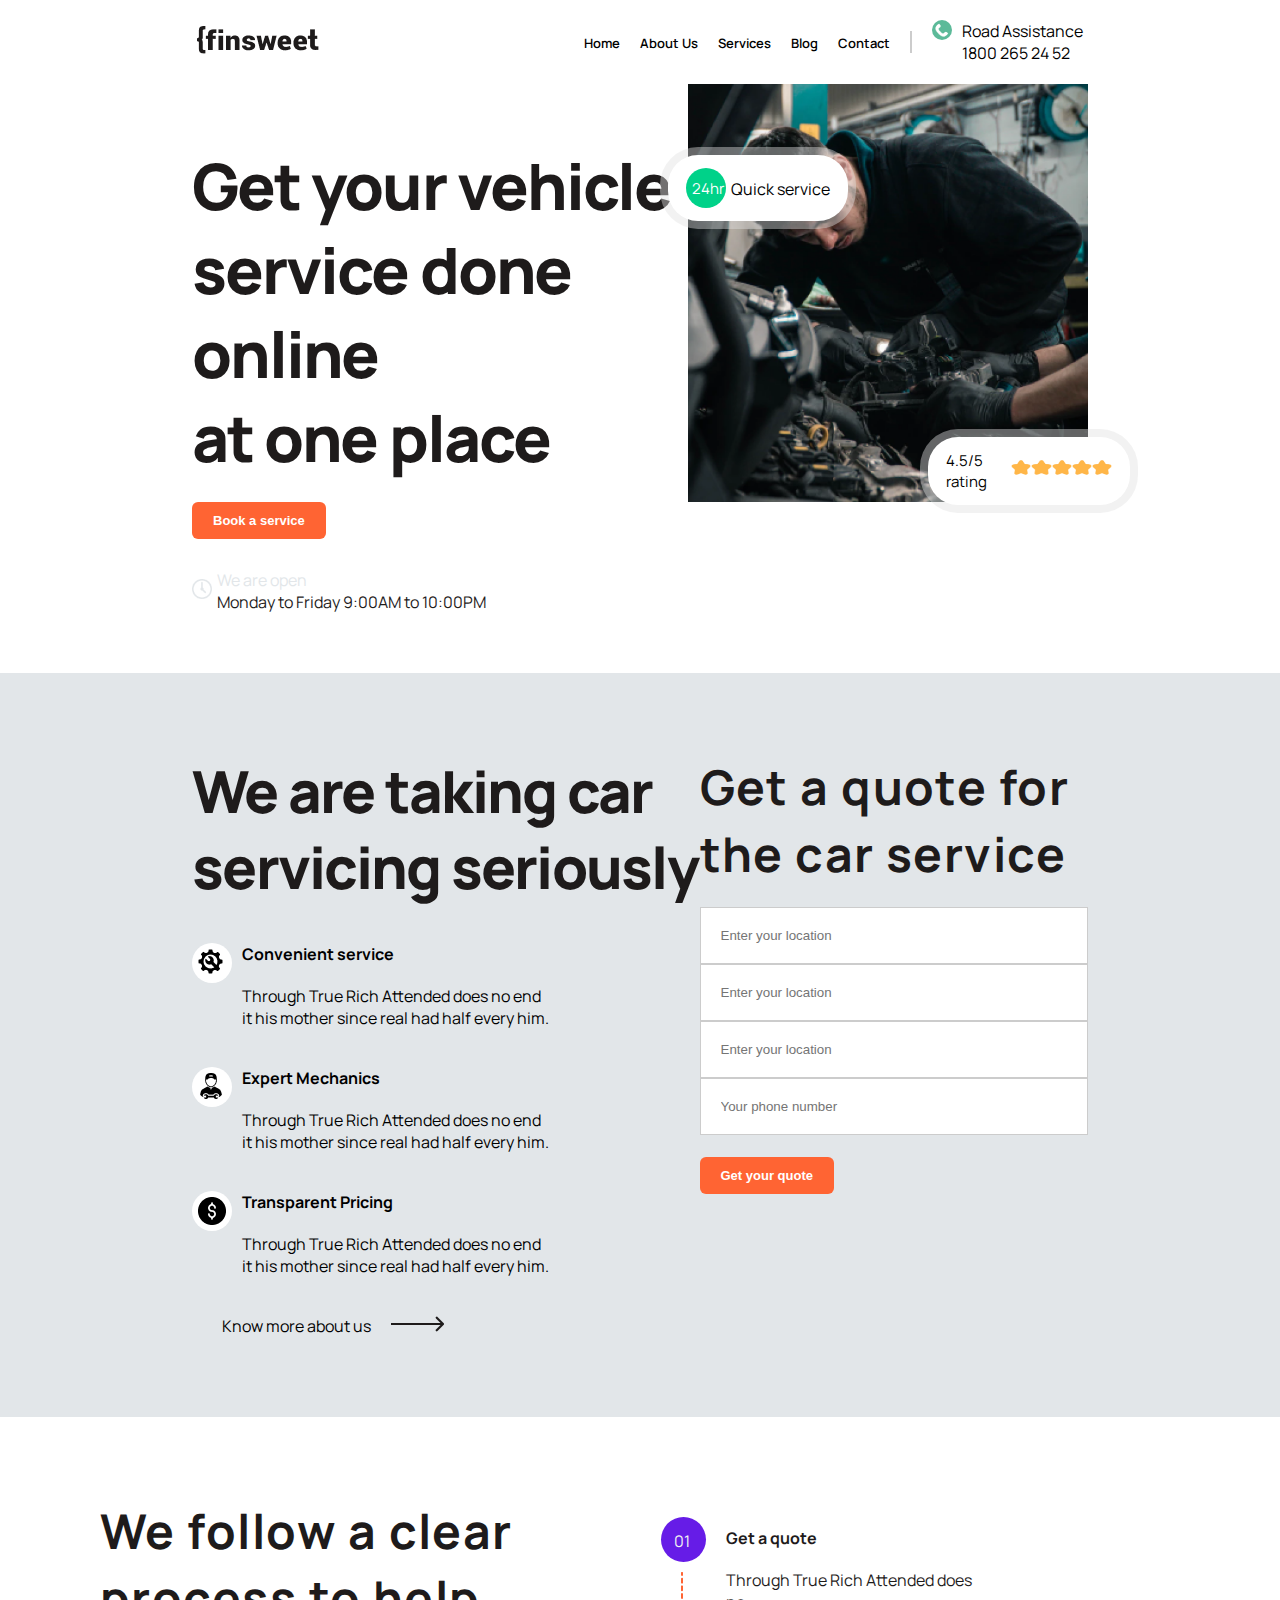
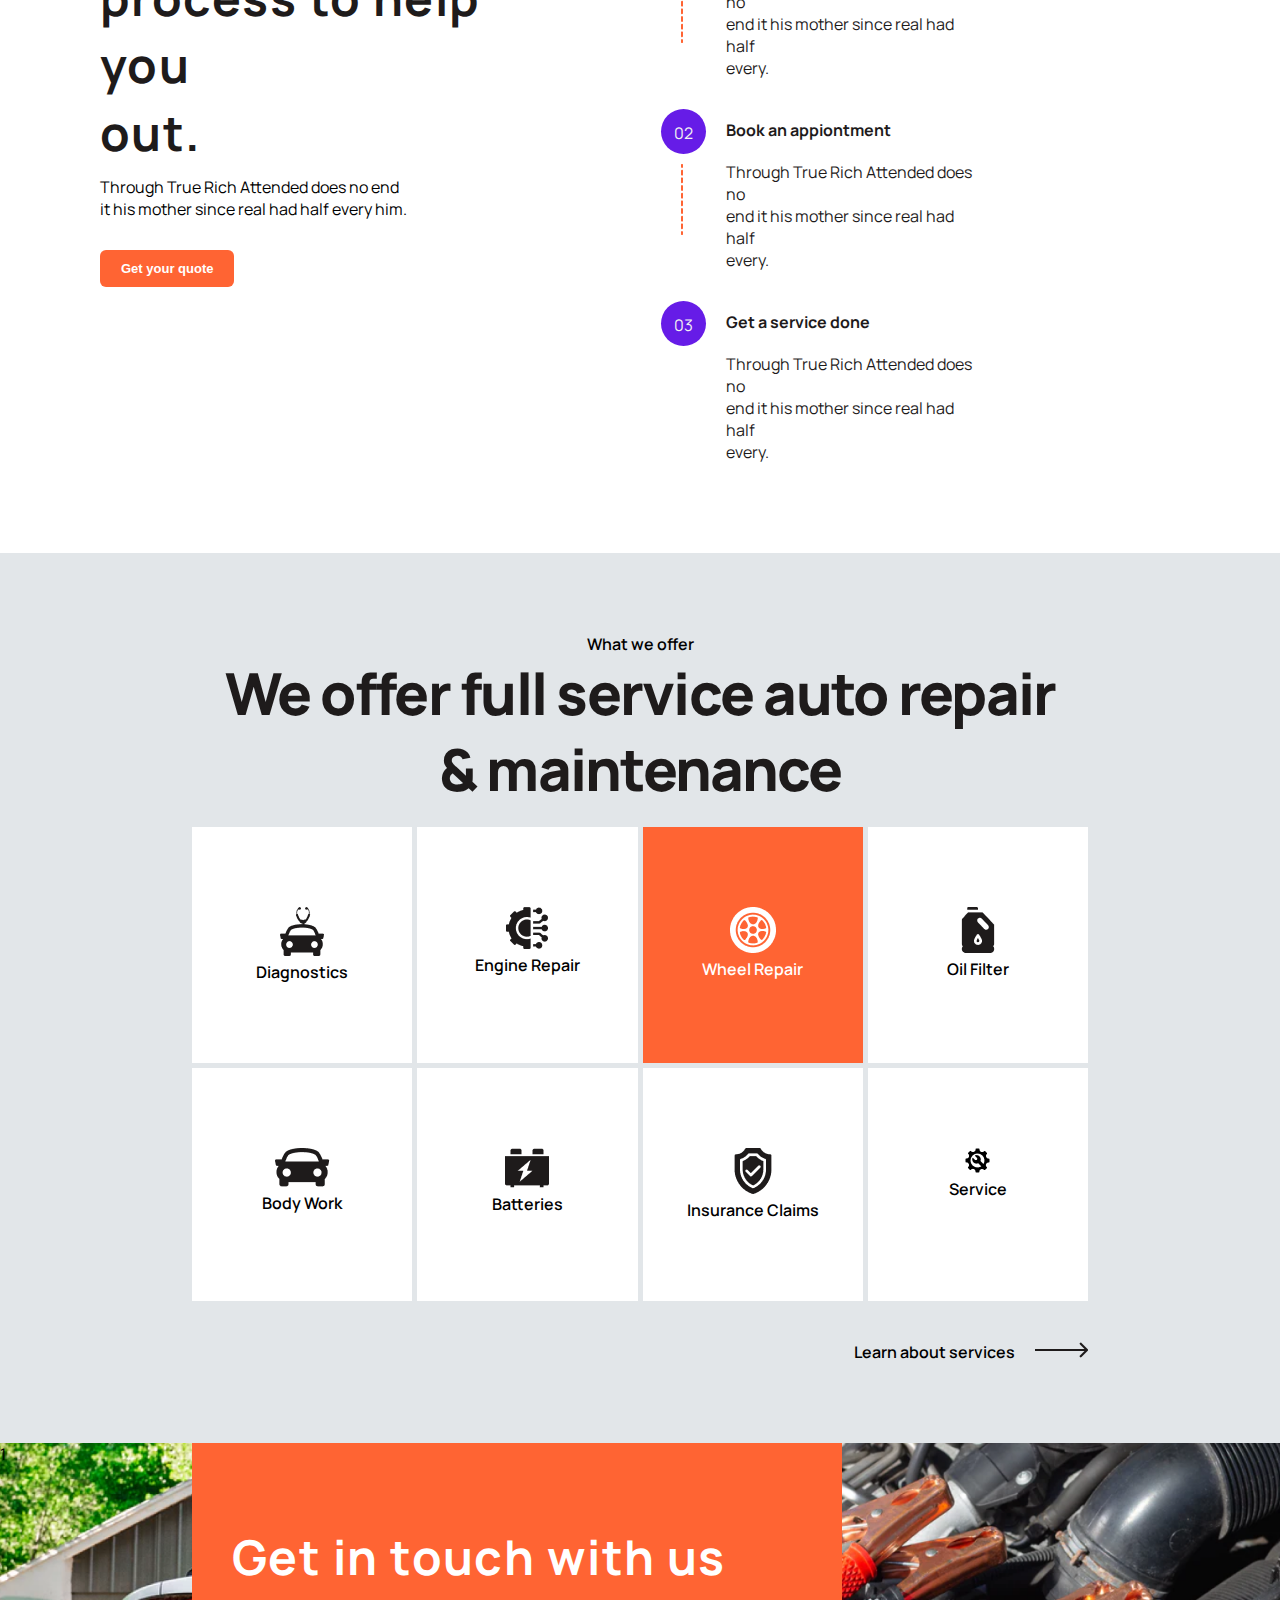
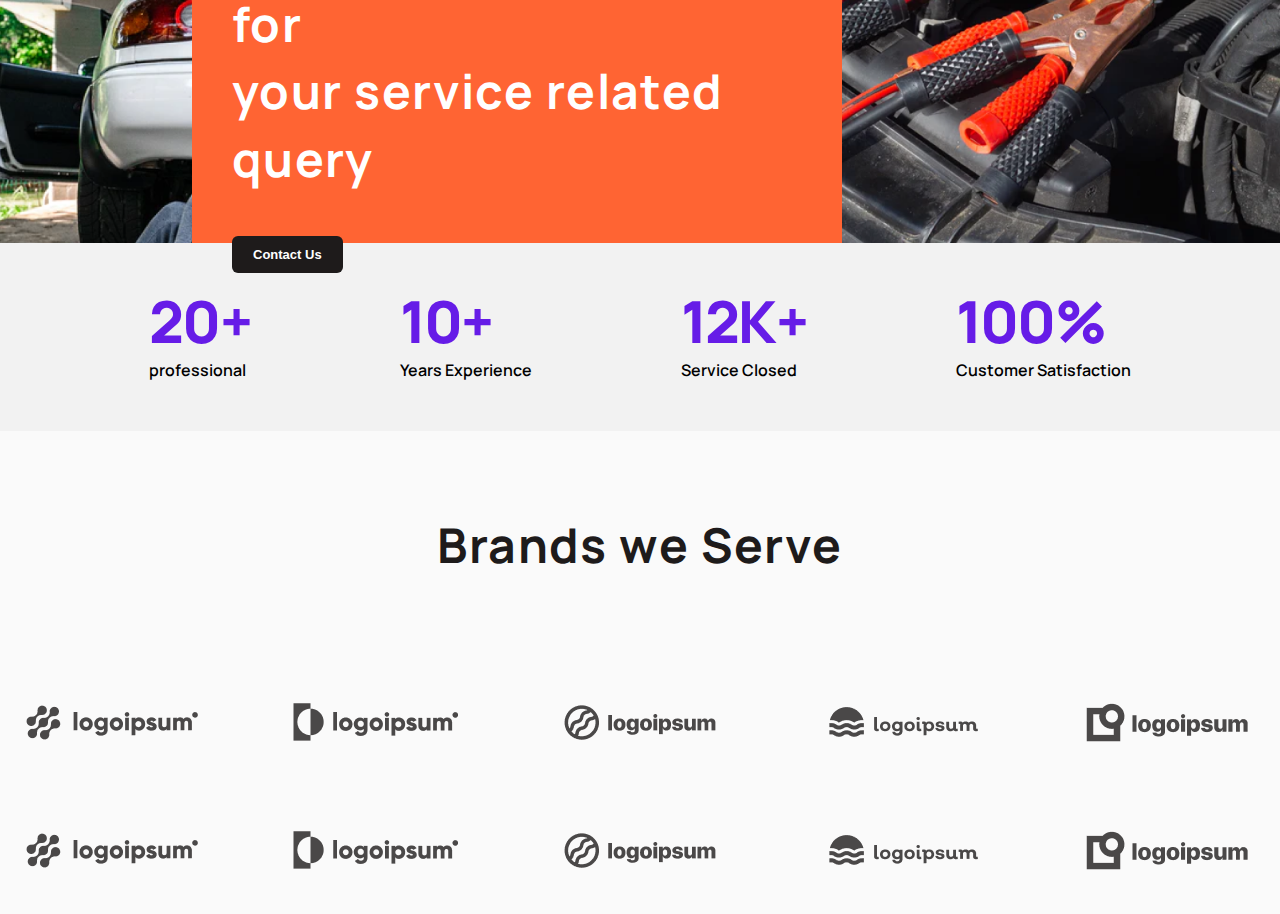
==== index.html @ df160e62 "ch: created a finsweet project" ====
<!DOCTYPE html>
<html lang="en">
<head>
    <meta charset="UTF-8">
    <meta http-equiv="X-UA-Compatible" content="IE=edge">
    <meta name="viewport" content="width=device-width, initial-scale=1.0">
    <link rel="stylesheet" href="./style.css">
    <title>finsweet</title>
</head>
<body>
    <nav>
        <header>
            <div class="container">
                <div class="main-header">
                    <div class="logo">
                        <img src="./img/Logo.png" alt="company logo" class="">
                    </div>
                    <div class="right-section">
                        <div class="navigation">
                            <ul class="body2">
                                <li><a href="#">Home</a></li>
                                <li><a href="#">About Us</a></li>
                                <li><a href="#">Services</a></li>
                                <li><a href="#">Blog</a></li>
                                <li><a href="#">Contact</a></li>
                            </ul>
                        </div>
                        <div class="road-assistance">
                            <div class="icon">
                                <img src="./img/Call.png" alt="road assistance">
                            </div>
                            <div class="inner-section">
                                <p>Road Assistance</p>
                                <p>1800 265 24 52</p>
                            </div>
                        </div>
                    </div>
                </div>
                
            </div>
          </header>
    </nav>
    <section class="container first-section">
        <div class="title">
            <h1>Get your vehicle <br> service done online <br> at one place</h1>
            <br>
            <button><a href="#">Book a service</a></button>
            <div class="sub-flex">
                <div>
                    <img class="clock" src="./img/Icon.png" alt="clock">
                </div>
                <div>
                    <span><p>We are open</p></span>
                    <span class="time"><p>Monday to Friday 9:00AM to 10:00PM</p></span>
                </div>
            </div>
            
        </div>
        <div class="banner">
            <img src="./img/Image.png" alt="Image">
            <div class="rounded-rec quick-service">
                <p>24hr</P>
                <span>Quick service</span>    
            </div>
            <div class="rounded-rec rating">
                <span>4.5/5 rating</span>
                <img src="./img/Star 1.png" alt="star">
                <img src="./img/Star 1.png" alt="star">
                <img src="./img/Star 1.png" alt="star">
                <img src="./img/Star 1.png" alt="star">
                <img src="./img/Star 1.png" alt="star">
            </div>
        </div>
    </section>
    
    <section class="second-section">

        <div class="container service">
            <div class="service-options">
                <!-- service1 -->
                <h2>We are taking car servicing seriously</h2>
                <div class="service-flex">
                    <div class="service-img"><img src="./img/cog.png" alt="cog"></div>
                    <div class="service-content">
                        <span>Convenient service</span> <br>
                        <p>Through True Rich Attended does no end <br> it his mother since real had half every him.</p>
                    </div>
                </div>

                <!--service 2  -->
                <div class="service-flex">
                    <div class="service-img"><img src="./img/person.png" alt="cog"></div>
                    <div class="service-content">
                        <span>Expert Mechanics</span> <br>
                        <p>Through True Rich Attended does no end <br> it his mother since real had half every him.</p>
                    </div>
                </div>

                <!-- service 3 -->
                <div class="service-flex">
                    <div class="service-img"><img src="./img/dollar.png" alt="cog"></div>
                    <div class="service-content">
                        <span>Transparent Pricing</span> <br>
                        <p>Through True Rich Attended does no end <br> it his mother since real had half every him.</p>
                    </div>
                </div>

                <div class="know">
                    <p>Know more about us</p>
                    <div class="arrow img"><img src="./img/Arrow.png" alt="cog"></div>
                </div>
            </div>

            <div class="form">
                <h3>Get a quote for the car service</h3>
                <form action="">
                    <input type="text" name="location" id="location" class="input_location" placeholder="Enter your location">

                    <input type="text" name="location" id="location" class="input_location" placeholder="Enter your location">

                    <input type="text" name="location" id="location" class="input_location" placeholder="Enter your location">

                    <input type="number" name="location" id="location" class="input_location" placeholder="Your phone number">
                </form>
                <br>
                <button><a href="#">Get your quote</a></button>
            </div>
        </div>

    </section>
    <!-- end section2 -->
    
    <!-- section 3 -->
    <section class="third-section">

        <div class="remark">
            
            <div class="remark-text">
                <h3>We follow a clear <br> process to help you <br> out.</h3>
                <p>Through True Rich Attended does no end <br> it his mother since real had half every him.</p>
                <button><a href="#">Get your quote</a></button>
            </div>

            <div class="remarks-option">

                <!-- remark 1 -->
                <div class="option">
                    <div class="remark-img">
                        <p>01</p>
                        <img src="./img/Line.png" alt="Line"> 
                    </div>
                    <div class="option-text">
                        <span>Get a quote</span>
                        <p>Through True Rich Attended does no <br> end it his mother since real had half <br> every.</p>
                    </div>
                </div>

                <!-- remark 2 -->
                <div class="option">
                    <div class="remark-img">
                        <p>02</p>
                        <img src="./img/Line.png" alt="Line"> 
                    </div>
                    <div class="option-text">
                        <span>Book an appiontment</span>
                        <p>Through True Rich Attended does no <br> end it his mother since real had half <br> every.</p>
                    </div>
                </div>

                <!-- remark 3 -->
                <div class="option">
                    <div class="remark-img">
                        <p>03</p>
                    </div>
                    <div class="option-text">
                        <span>Get a service done</span>
                        <p>Through True Rich Attended does no <br> end it his mother since real had half <br> every.</p>
                    </div>
                </div>

            </div>
        </div>

    </section>
    <!-- section 3 end -->
    <!-- section 4 -->
    <section class="fourth-section">
        <div class="container offer">
            <p>What we offer</p>
            <h2>We offer full service auto repair <br> & maintenance</h2>
            <div class="grid-container">
                <div class="box">
                    <img src="./img/car-icon.png" alt="">
                    <p>Diagnostics</p>
                </div>
                <div class="box">
                    <img src="./img/network-icon.png" alt="">
                    <p>Engine Repair</p>
                </div>
                <div class="box">
                    <img src="./img/wheel-icon.png" alt="">
                    <p>Wheel Repair</p>
                </div>
                <div class="box">
                    <img src="./img/oil-icon.png" alt="">
                    <p>Oil Filter</p>
                </div>
                <div class="box">
                    <img src="./img/car-icon1.png" alt="">
                    <p>Body Work</p>
                </div>
                <div class="box">
                    <img src="./img/battery-icon.png" alt="">
                    <p>Batteries</p>
                </div>
                <div class="box">
                    <img src="./img/shield-icon.png" alt="">
                    <p>Insurance Claims</p>
                </div>
                <div class="box">
                    <img src="./img/cog.png" alt="">
                    <p>Service</p>
                </div>
            </div>

            <div class="learn-offer">
                <p>Learn about services</p>
                <div class="arrow img"><img src="./img/Arrow.png" alt="cog"></div>
            </div>
        </div>
        
    </section>
    <!-- section 4 end -->
    <!-- section 5 -->
    <section class="fifth-section">
        <div class="img-container">
            <div class="img-car">1</div>
            <div class="img-engine">2</div>
        </div>

        <div class="card">
            <div>
                <h3>Get in touch with us for <br> your service related query</h3>
                <br><br>
                <button><a href="#">Contact Us</a></button>
            </div>
        </div>
        <div class="stat">
            <div><h2>20+</h2><p>professional</p></div>
            <div><h2>10+</h2><p>Years Experience</p></div>
            <div><h2>12K+</h2><p>Service Closed</p></div>
            <div><h2>100%</h2><p>Customer Satisfaction</p></div>
        </div>
    </section>
    <!-- end section 5 -->

    <!-- section 6 -->
    <section>
        <div class="sixth-section">
            <div class="container offer">
                <h3>Brands we Serve</h3>
            </div>
            <div class="brand"><img src="./img/Brand-Row.png" alt=""></div>
            <div class="brand"><img src="./img/Brand-Row.png" alt=""></div>
        </div>
    </section>
</body>
</html>
---- style.css ----
* {
    margin: 0;
    padding: 0;
    box-sizing: border-box;
}

@font-face {
    font-family: Manrope;
    src: url(./Manrope/Manrope-VariableFont_wght.ttf);
}

body{
    position: relative;
    font-family: Manrope;
}

h1{
    font-size: 64px;
    font-weight: 800;
    line-height: 84px;
    letter-spacing: -0.03em;
    color: #1E1B1B;
}

h2{
    font-style: normal;
    font-weight: 800;
    font-size: 58px;
    line-height: 76px;
    letter-spacing: -0.03em;
    color: #1E1B1B;
}

h3{
    font-style: normal;
    font-weight: 700;
    font-size: 48px;
    line-height: 140%;
    letter-spacing: 0.03em;
    color: #1E1B1B;
}

a{
    text-decoration: none;
    color: #fff;
    font-size: 13px;
    font-weight: 600;
}

.container {
    width: 70%;
    margin: 0 auto;
}



button{
    padding: 10px 20px;
    border: 1px solid transparent;
    border-radius: 6px;
    background-color: #FF6433;
}

/* navbar style */

.main-header {
    display: flex;
    justify-content: space-between;
    align-items: center;
    padding: 20px 5px;
}

.right-section {
    display: flex;
    align-items: center;
}

.right-section ul {
    list-style: none;
    display: flex;
}

.road-assistance {
    display: flex;
    padding-left: 20px;
}

.road-assistance img{
    background-color: #5CBA99;
    width: 20px;
    height: 20px;
    padding: 3px;
    border-radius: 50%;
}

.right-section ul li {
    margin-right: 20px;
}

.right-section ul li a {
    text-decoration: none;
    color: #000;
}

.right-section .navigation {
    border-right: 2px solid #ccc;
}

.road-assistance .icon {
    margin-right: 10px;
}

/* nav bar ends */

/* section 1 */

.first-section{
    display: flex;
    flex: 1 1 0;
    justify-content: space-between;
    
}

section .title{
    margin: 60px 0;
}

section .title button{
    margin-bottom: 30px;
}
section .title .sub-flex{
    display: flex;
    gap: 5px;
}
section .title .sub-flex .clock{
    width: 20px;
    padding-top: 10px;
}

section .banner img{
    width: 400px;
}

section .banner{
    position: relative;
}

section .banner .rounded-rec{
    position: absolute;
}

section .banner .quick-service{
    display: flex;
    top: 12%;
    left: -5%;
    background: #fff;
    padding: 13px 18px;
    border-radius: 30px;
    box-shadow: 0 0 0 8px #E1E1E16E;
    gap: 5px;
}

section .banner .quick-service span{
    padding-top: 10px;
}

section .banner .quick-service p{
    width: 40px;
    height: 40px;
    padding: 10px;
    border-radius: 50%;
    background-color: #00D289;
    font-size: 15px;
    padding-left: 6px;
    color: #fff;
}

section .banner .rating{
    display: flex;
    top: 60%;
    left: 60%;
    background: #fff;
    padding: 13px 18px;
    border-radius: 30px;
    box-shadow: 0 0 0 8px #E1E1E16E;
    font-size: 15px;
}

section .banner .rating img{
    width: 25px;
    height: 25px;
    padding-top: 10px;
}


section .title span{
    color: #E2E6E9;
}   

section .title span.time{
    color: #1E1B1B;
}

/* first section close */

/* second section */
.second-section{
    background-color: #E2E6E9;
}

.service{
    display: flex;
    padding: 80px 0;
}

.service-flex{
    display: flex;
    margin: 38px auto;
    gap: 10px;
}

.service-flex .service-content p{
    margin-top: 20px;
}

.service-flex .service-content span{
    font-weight: bold;
}

.service-flex .service-img{
    border-radius: 50%;
    background-color: #FFFFFF;
    width: 40px;
    height: 40px;
    padding: 6px;
}

.know{
    display: flex;
    gap: 20px;
    margin-left: 30px;
}

form{
    display: flex;
    flex-direction: column;
    margin-top: 20px;
}

form .input_location{
    width: 100%;
    padding: 20px;
    margin-top: 0;
    margin-bottom: 0;
    border: 1px solid #ccc;
}

/* end section2 */

/* section 3 */
.remark{
    display: flex;
    flex: 1 1 0;
    justify-content: space-between;
    padding: 80px 0;
    margin: 0 300px 0 100px;
    gap: 100px;
}

.remark h3{
    margin-bottom: 10px;
}

.remarks-option .option{
    display: flex;
    gap: 20px;
}

.remark .remark-text p{
    margin-bottom: 30px;
}

.option p{
    margin-top: 20px;
    margin-bottom: 10px;
    color: #F2F2F2;
}

.option .option-text{
    margin-top: 30px;
}

.option .option-text p{
    color: #1E1B1B;
}

.option .option-text span{
    font-weight: bold;
    color: #1E1B1B;
}



.remark .remark-img p{
    background-color: #661CE7;
    width: 45px;
    height: 45px;
    padding: 13px;
    border-radius: 50%;
}

.remark-img img{
    margin-left: 20px;
}

/* section 3 end */

/* fourth section */

.fourth-section{
    background-color: #E2E6E9;

}

.offer{
    text-align: center;
    padding: 80px 0;
}

.offer p{
    font-weight: 600;
}

.offer h2{
    margin-bottom: 20px;
}

.grid-container{
    display: grid;
    grid-template-columns: repeat(4, 1fr);
    grid-template-rows: repeat(2, minmax(200px, auto));
    grid-gap: 5px;
    margin-bottom: 40px;
}

.grid-container div:nth-child(3){
    background-color: #FF6433;
    color: #fff;
}

.grid-container .box{
    background-color: #fff;
    padding: 80px 0;
}

.learn-offer{
    display: flex;
    gap: 20px; 
    justify-content: flex-end;
}
/* section 4 end */

/* section 5 */
.fifth-section{
    position: relative;
    background-color: #F2F2F2;
    padding-bottom: 50px;
    
}

.img-container{
    display: grid;
    grid-template-columns: repeat(2, 1fr);
    grid-template-rows: repeat(1, minmax(400px, auto));
    margin-bottom: 40px;
}

.img-container div.img-car{
    background: url(/img/car_boot.png) no-repeat;
    background-position: center;
    background-size: cover;
}

.img-container div.img-engine{
    background: url(/img/engine.png) no-repeat;
    background-position: center;
    background-size: cover;
}

.fifth-section .card{
    position: absolute;
    background-color: #FF6433;
    height: 400px;
    width: 650px;
    top: 0;
    left: 15%;   
}

.fifth-section .card button{
    background-color: #1E1B1B;
}

.fifth-section .card h3{
    color: #fff;
}

.fifth-section .card div{
    margin: 80px 40px;
}

.fifth-section .stat{
    display: flex;
    justify-content: space-evenly;
}

.fifth-section .stat h2{
    color: #661CE7;
}

.fifth-section .stat p{
    font-weight: 600;
}

/* end section 5 */

/* sectiion 6 */
.sixth-section{
    background-color: #FAFAFA;
}

.sixth-section .brand{
    display: flex;
    justify-content: center;
}
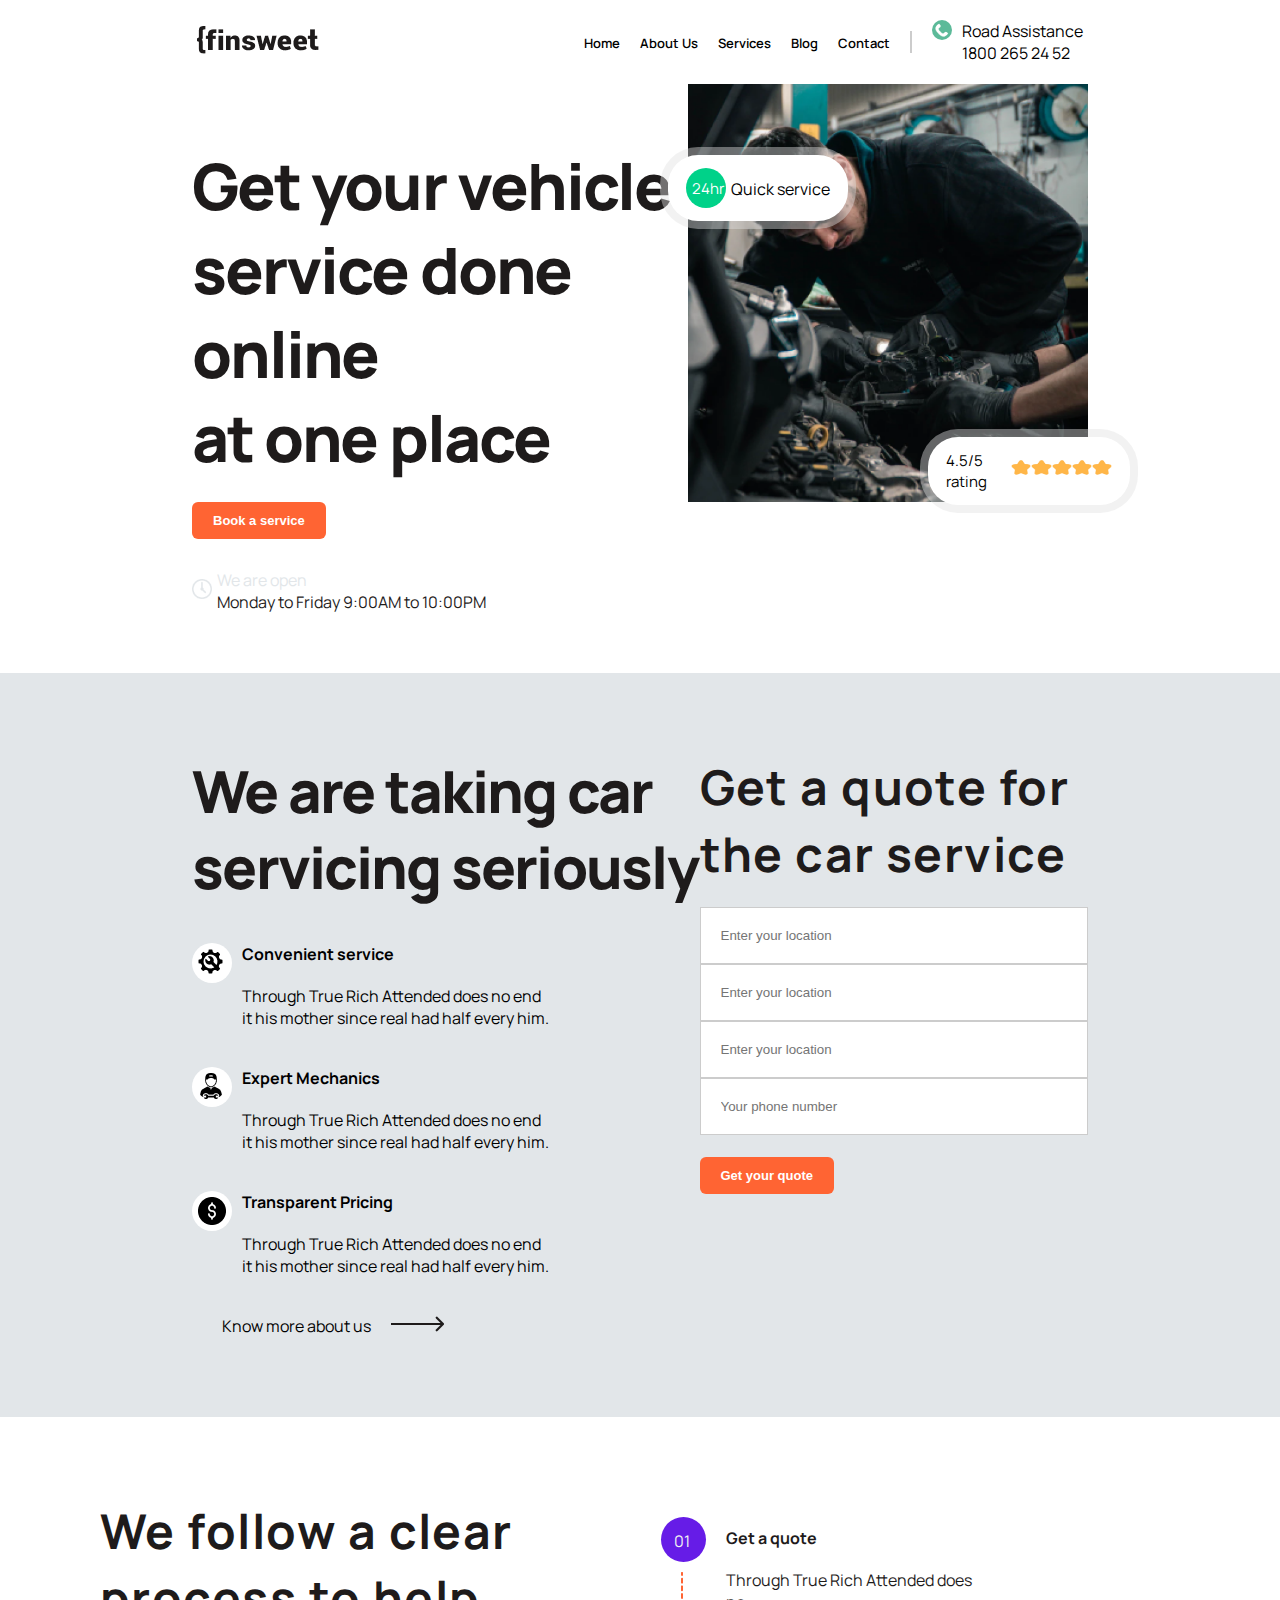
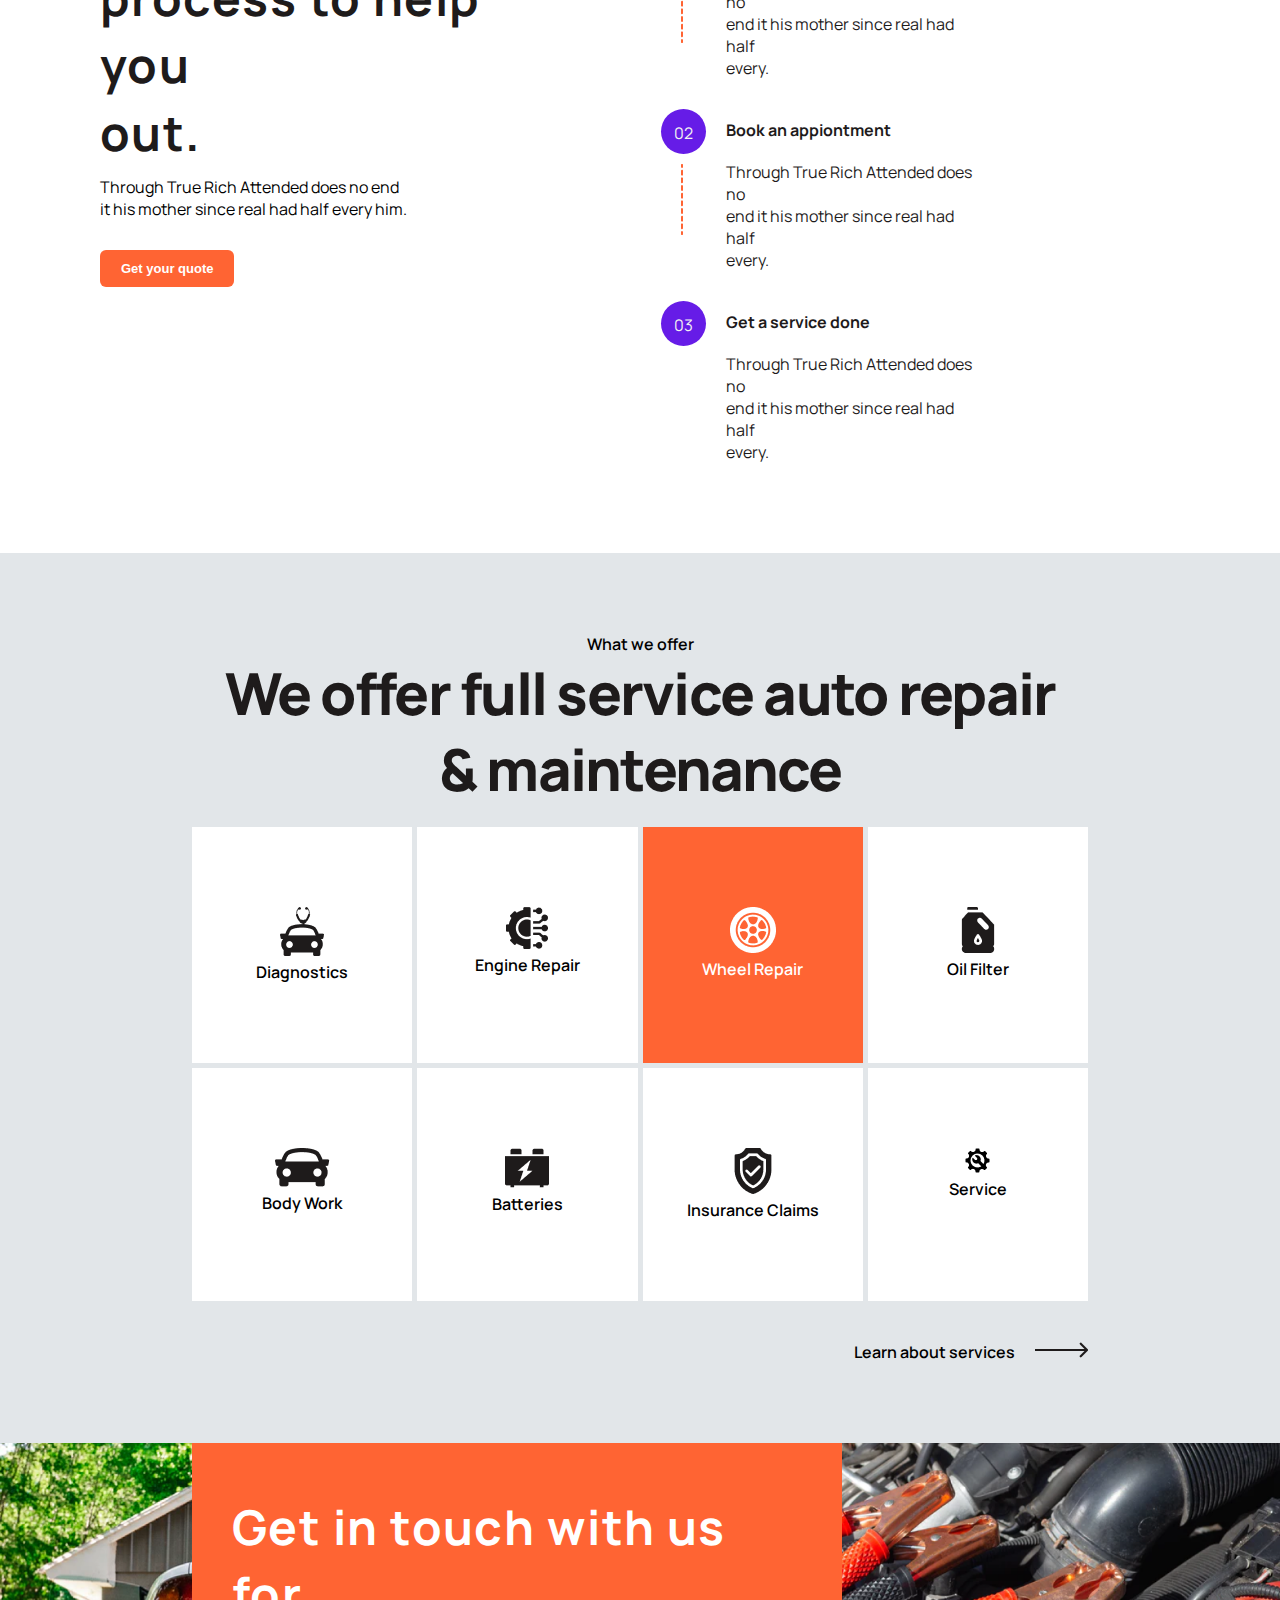
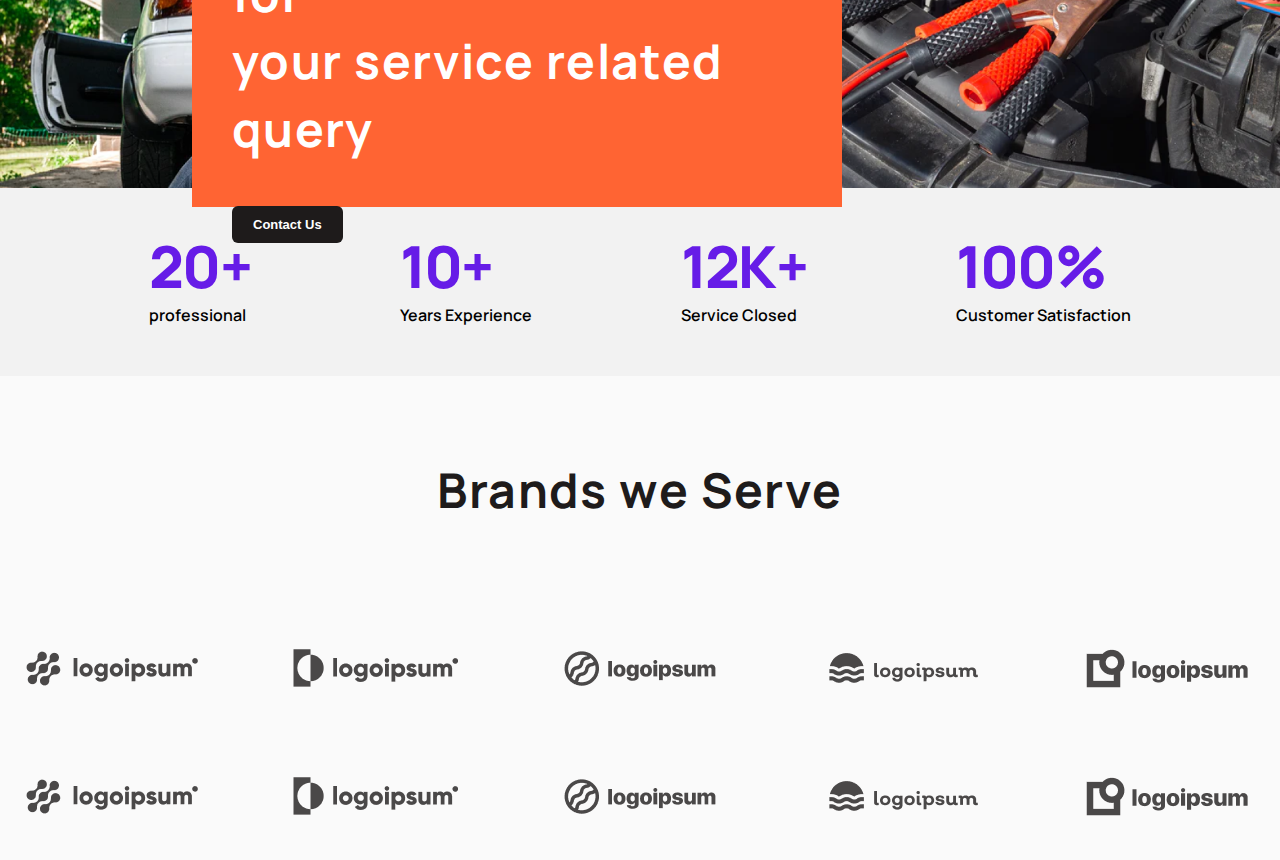
==== commit d711750f: "Update index.html" ====
--- a/index.html
+++ b/index.html
@@ -234,8 +234,8 @@
     <!-- section 5 -->
     <section class="fifth-section">
         <div class="img-container">
-            <div class="img-car">1</div>
-            <div class="img-engine">2</div>
+            <div class="img-car"><img src="./img/car_boot.png" alt=""></div>
+            <div class="img-engine"><img src="./img/engine.png" alt=""></div>
         </div>
 
         <div class="card">
@@ -265,4 +265,4 @@
         </div>
     </section>
 </body>
-</html>+</html>
--- a/style.css
+++ b/style.css
@@ -371,26 +371,23 @@
 .img-container{
     display: grid;
     grid-template-columns: repeat(2, 1fr);
-    grid-template-rows: repeat(1, minmax(400px, auto));
+    grid-template-rows: repeat(1, 1fr);
     margin-bottom: 40px;
-}
-
-.img-container div.img-car{
-    background: url(/img/car_boot.png) no-repeat;
-    background-position: center;
-    background-size: cover;
-}
-
-.img-container div.img-engine{
-    background: url(/img/engine.png) no-repeat;
-    background-position: center;
-    background-size: cover;
+    width: 100%;
+}
+.img-container div.img-car img{
+    width: 100%;
+    height: 100%;
+}
+.img-container div.img-engine img{
+    width: 100%;
+    height: 100%;
 }
 
 .fifth-section .card{
     position: absolute;
     background-color: #FF6433;
-    height: 400px;
+    height: 364px;
     width: 650px;
     top: 0;
     left: 15%;   
@@ -405,7 +402,7 @@
 }
 
 .fifth-section .card div{
-    margin: 80px 40px;
+    margin: 50px 40px;
 }
 
 .fifth-section .stat{
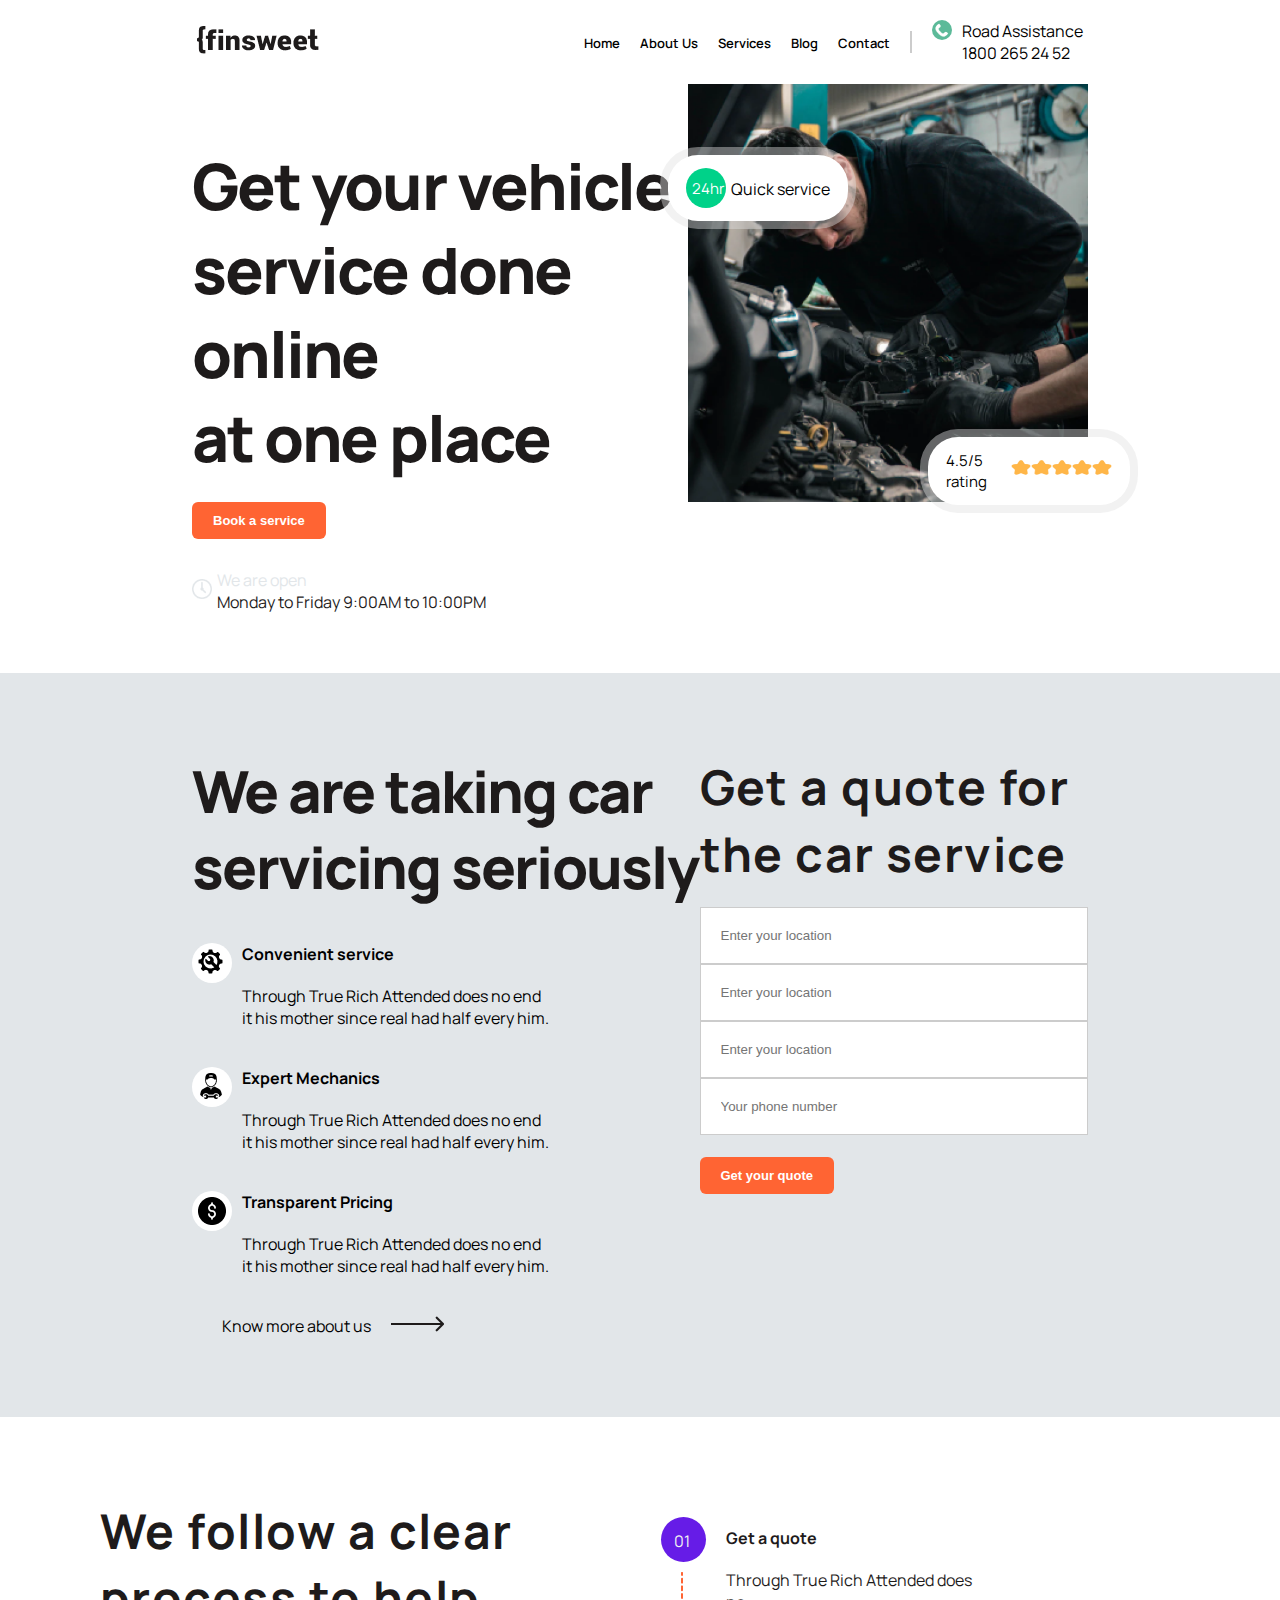
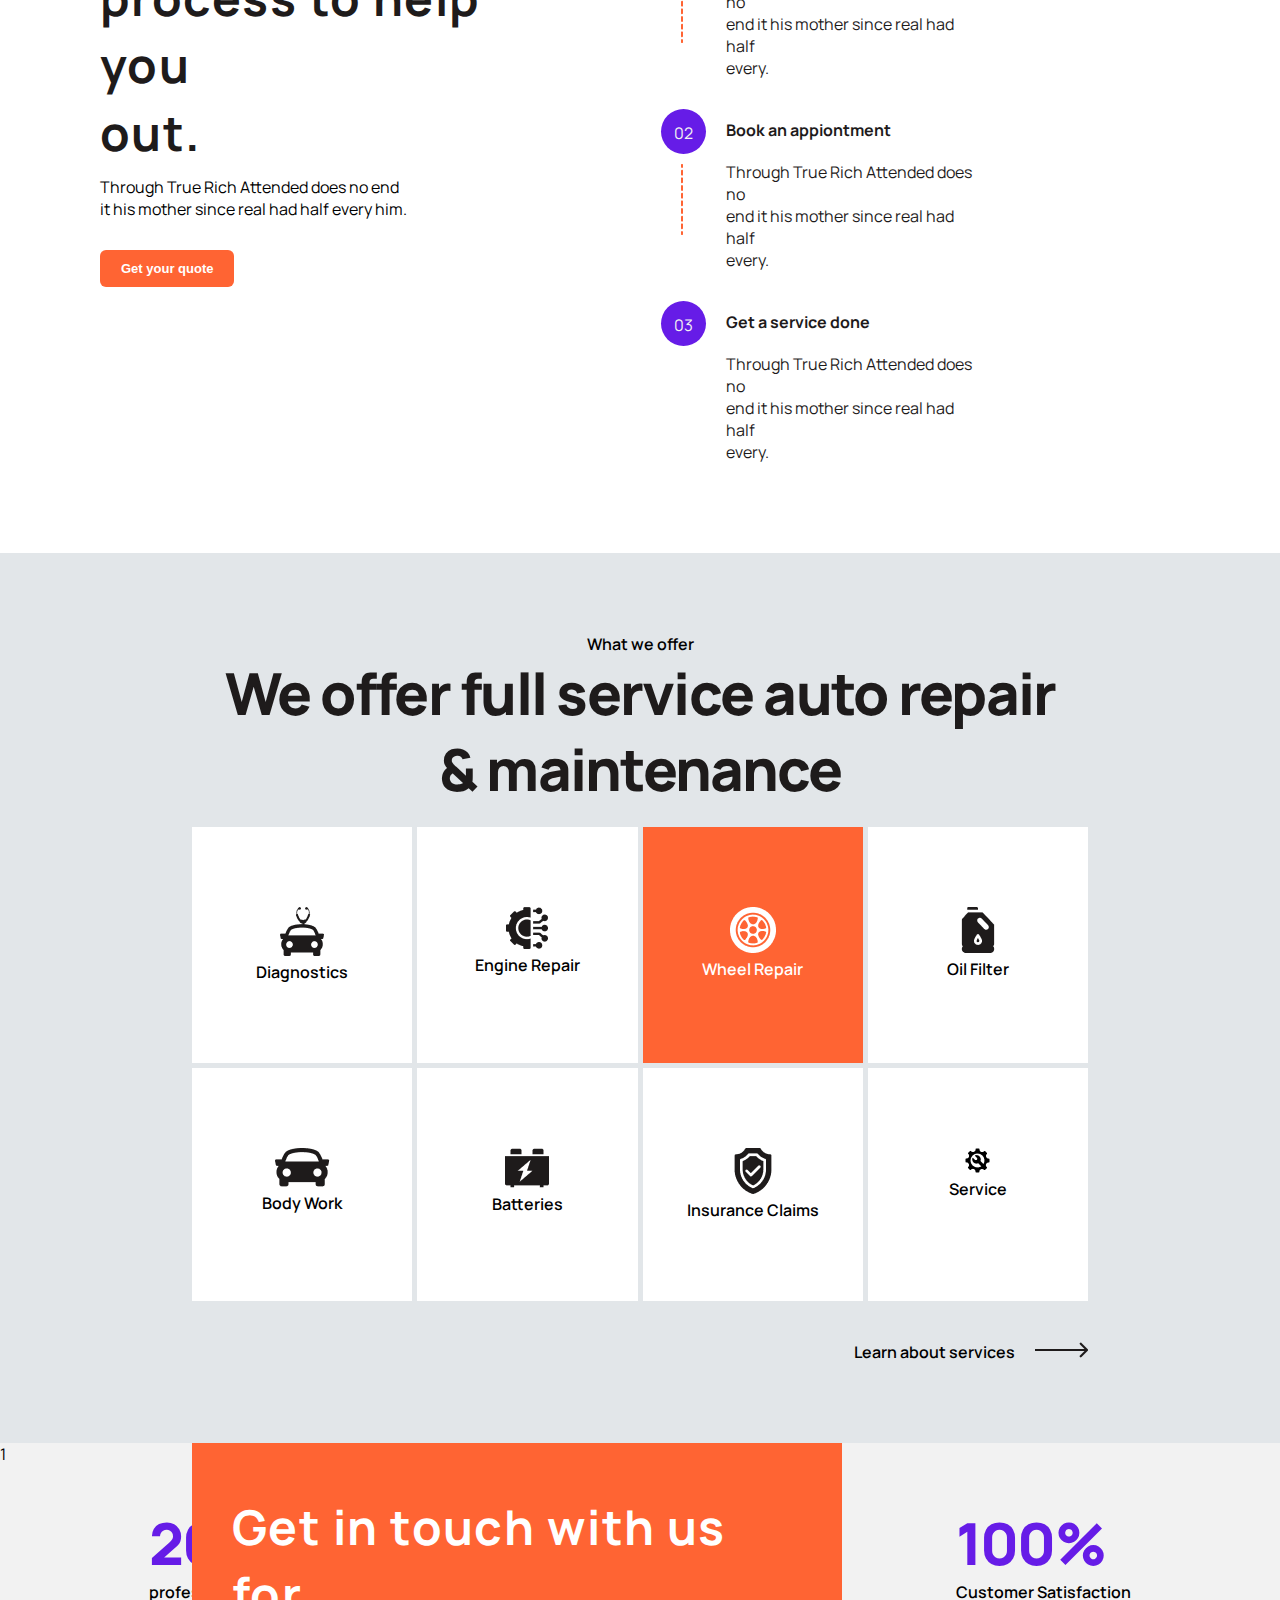
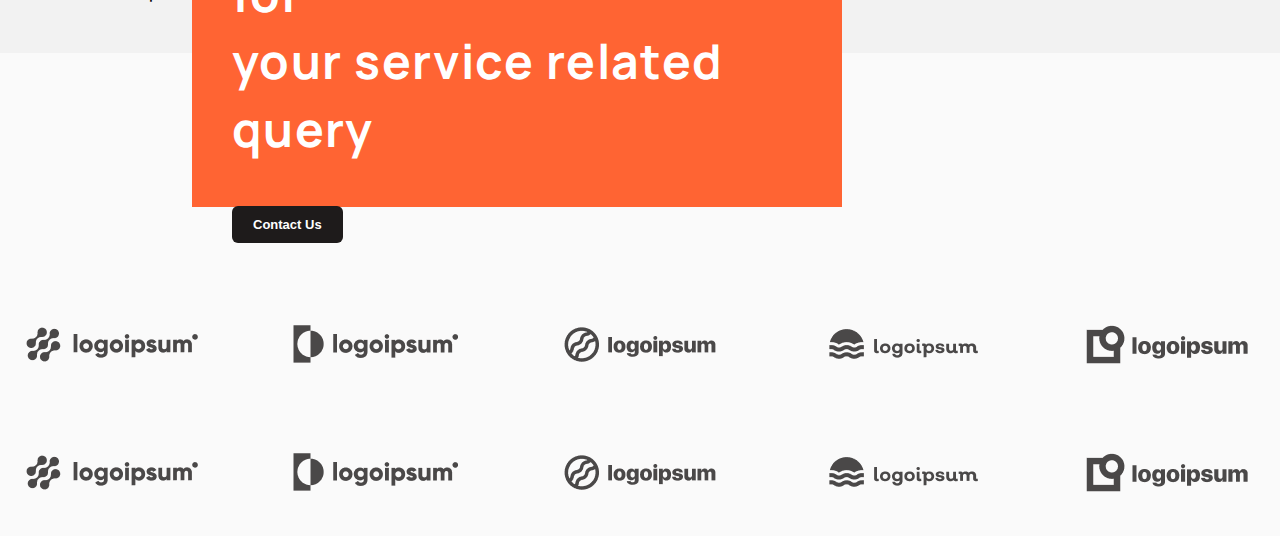
==== commit 467f9024: "Update index.html" ====
--- a/index.html
+++ b/index.html
@@ -234,8 +234,8 @@
     <!-- section 5 -->
     <section class="fifth-section">
         <div class="img-container">
-            <div class="img-car"><img src="./img/car_boot.png" alt=""></div>
-            <div class="img-engine"><img src="./img/engine.png" alt=""></div>
+            <div class="img-car">1</div>
+            <div class="img-engine">2</div>
         </div>
 
         <div class="card">
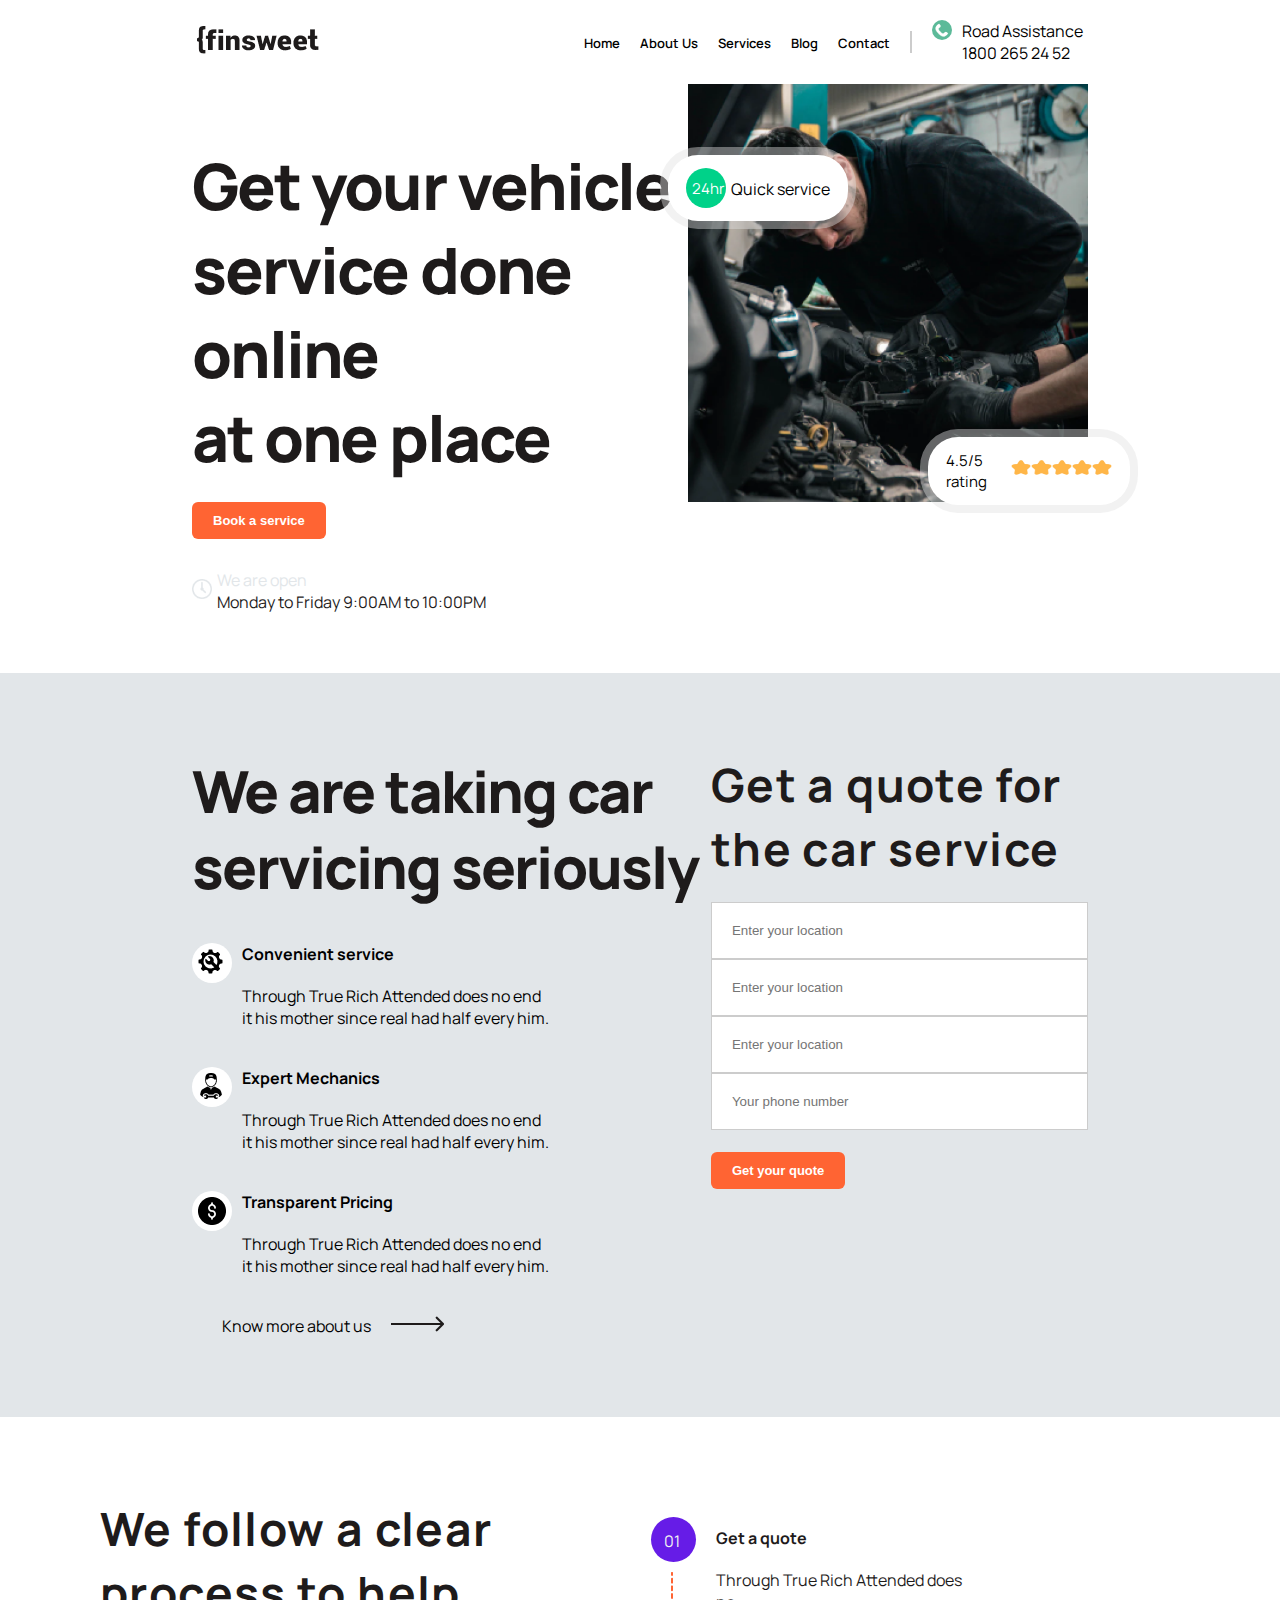
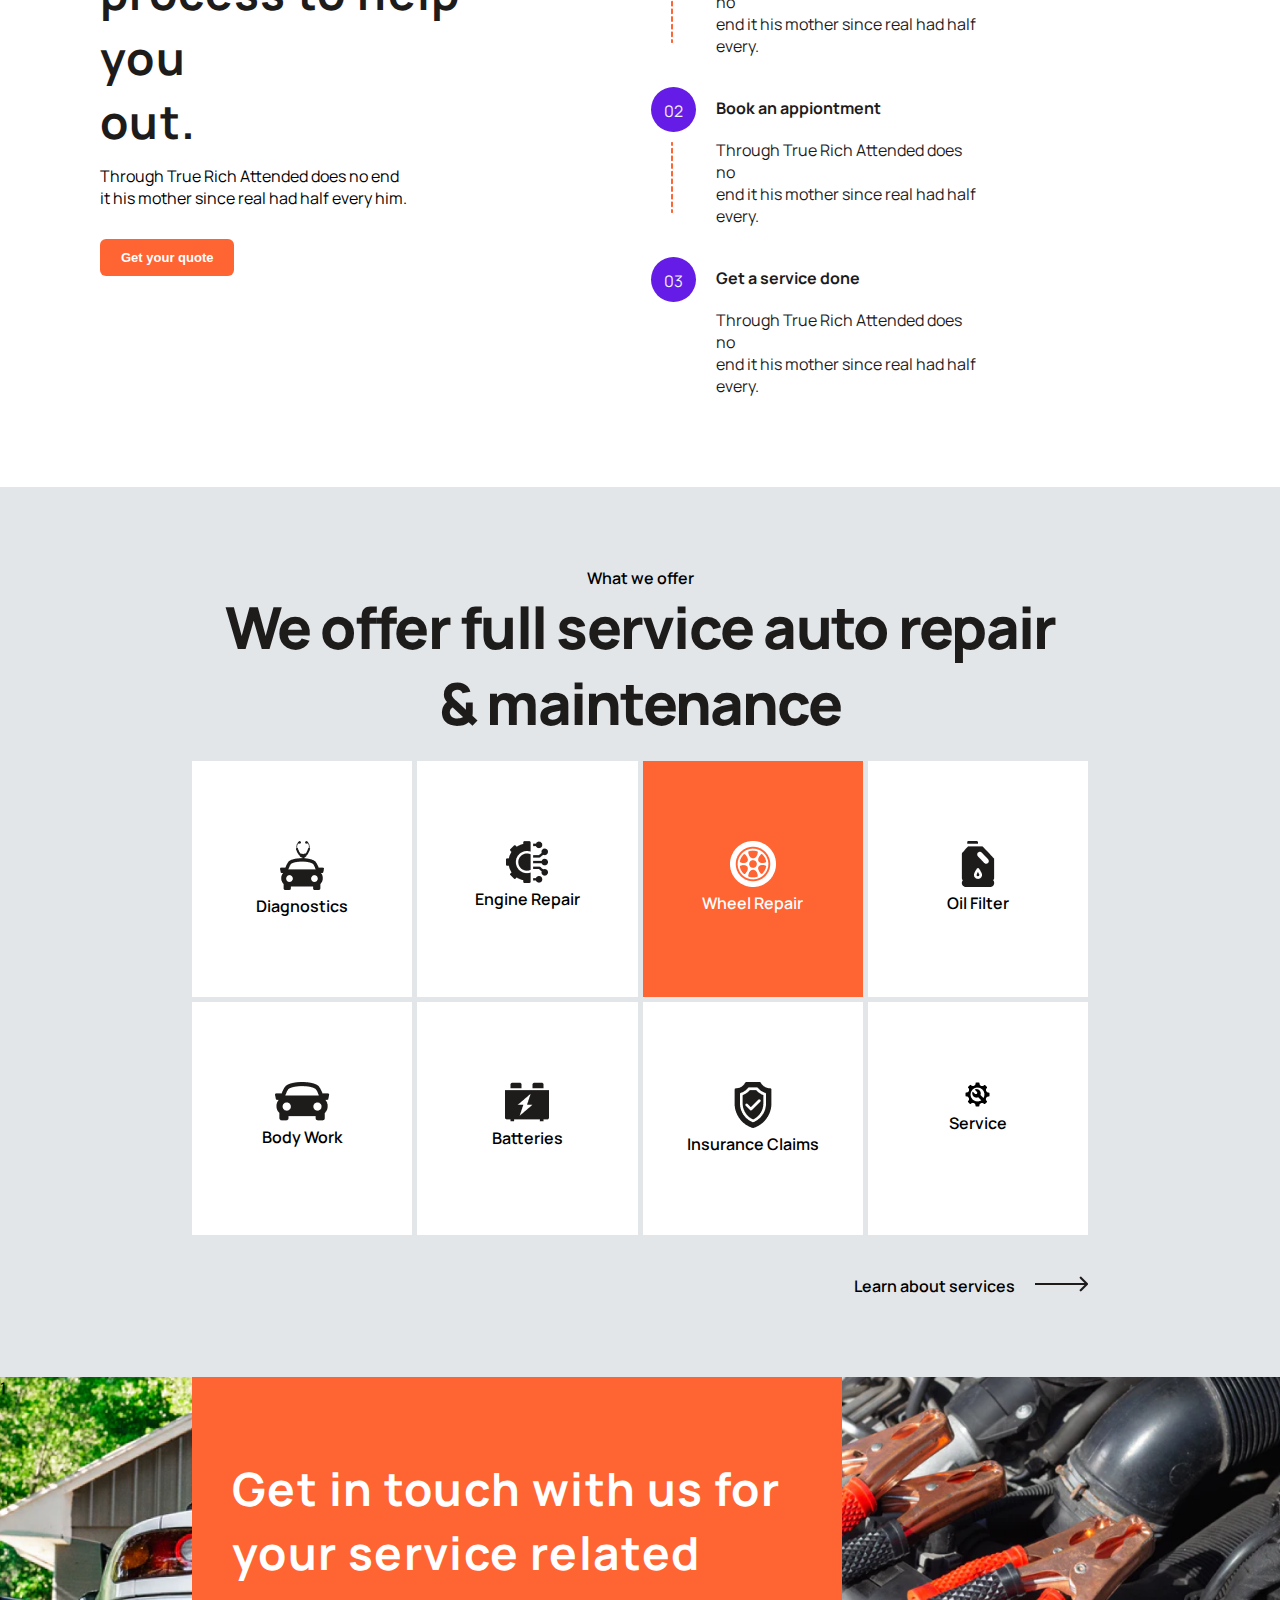
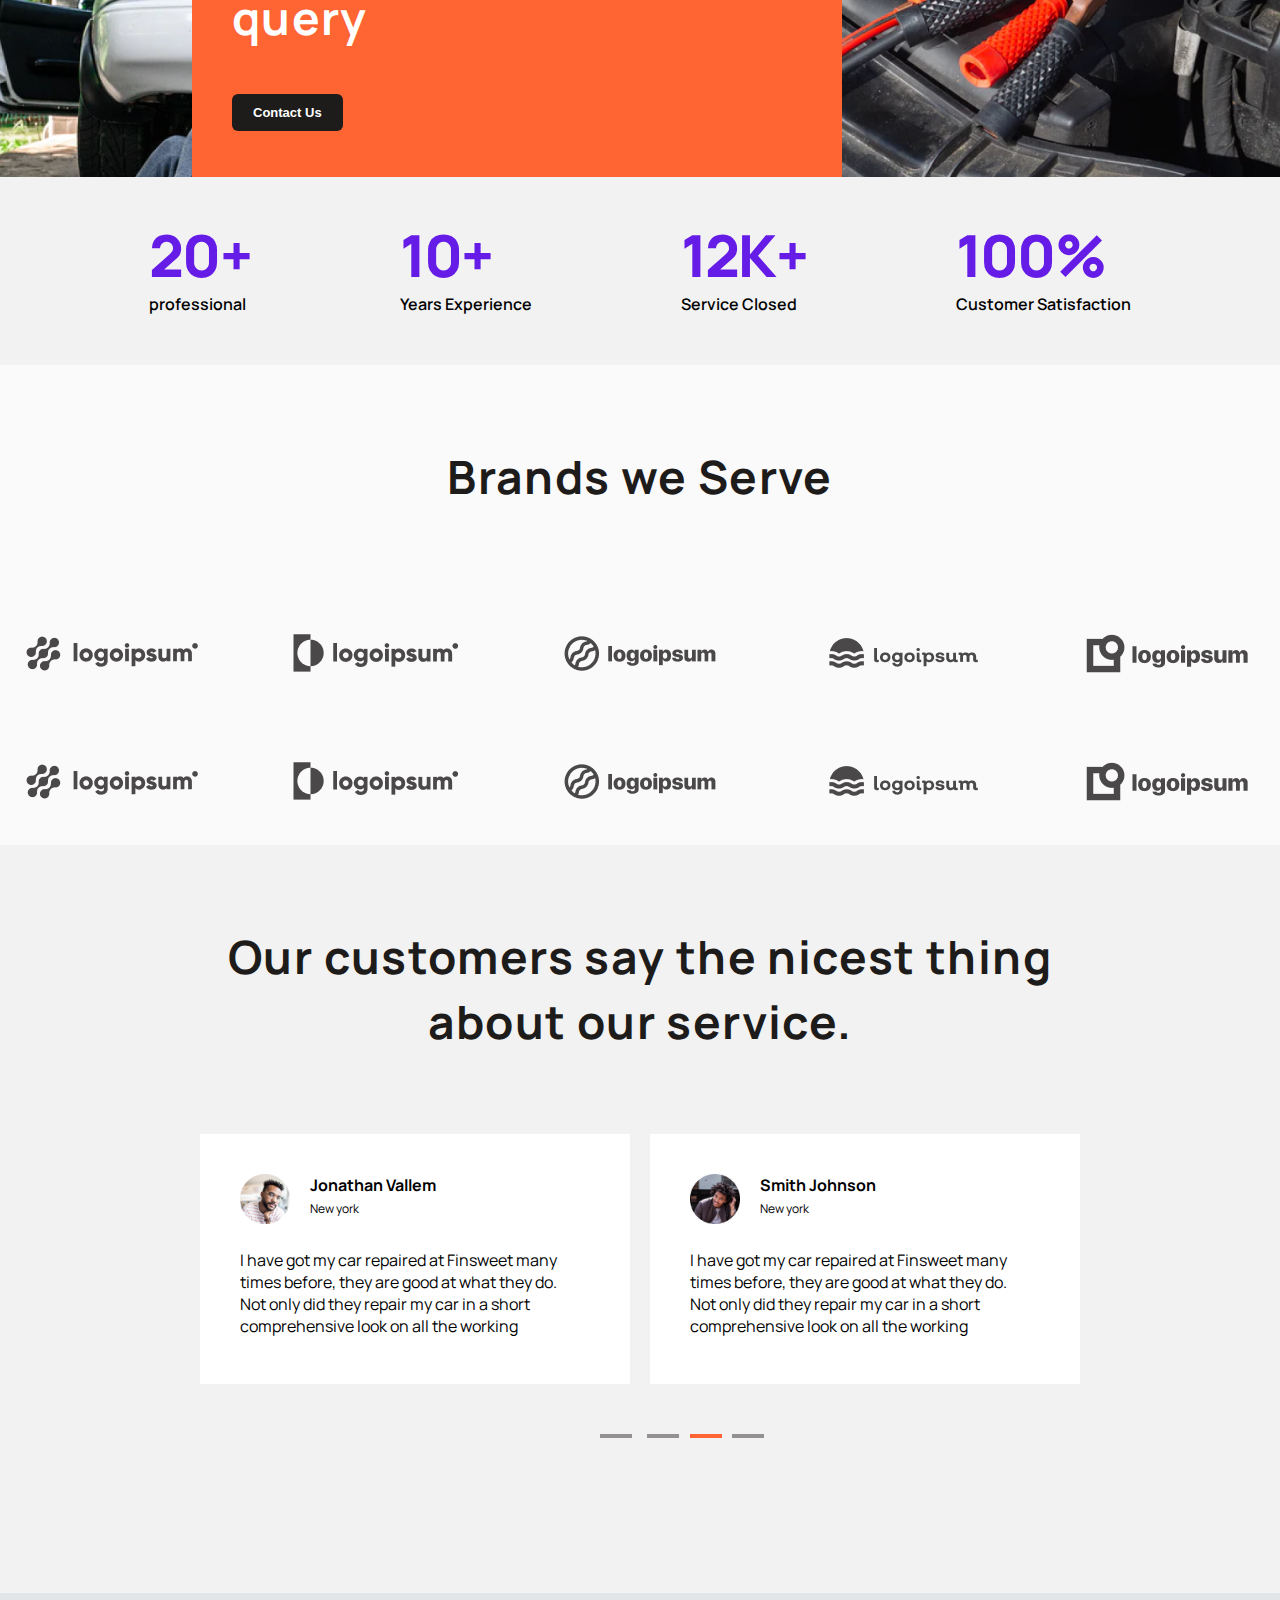
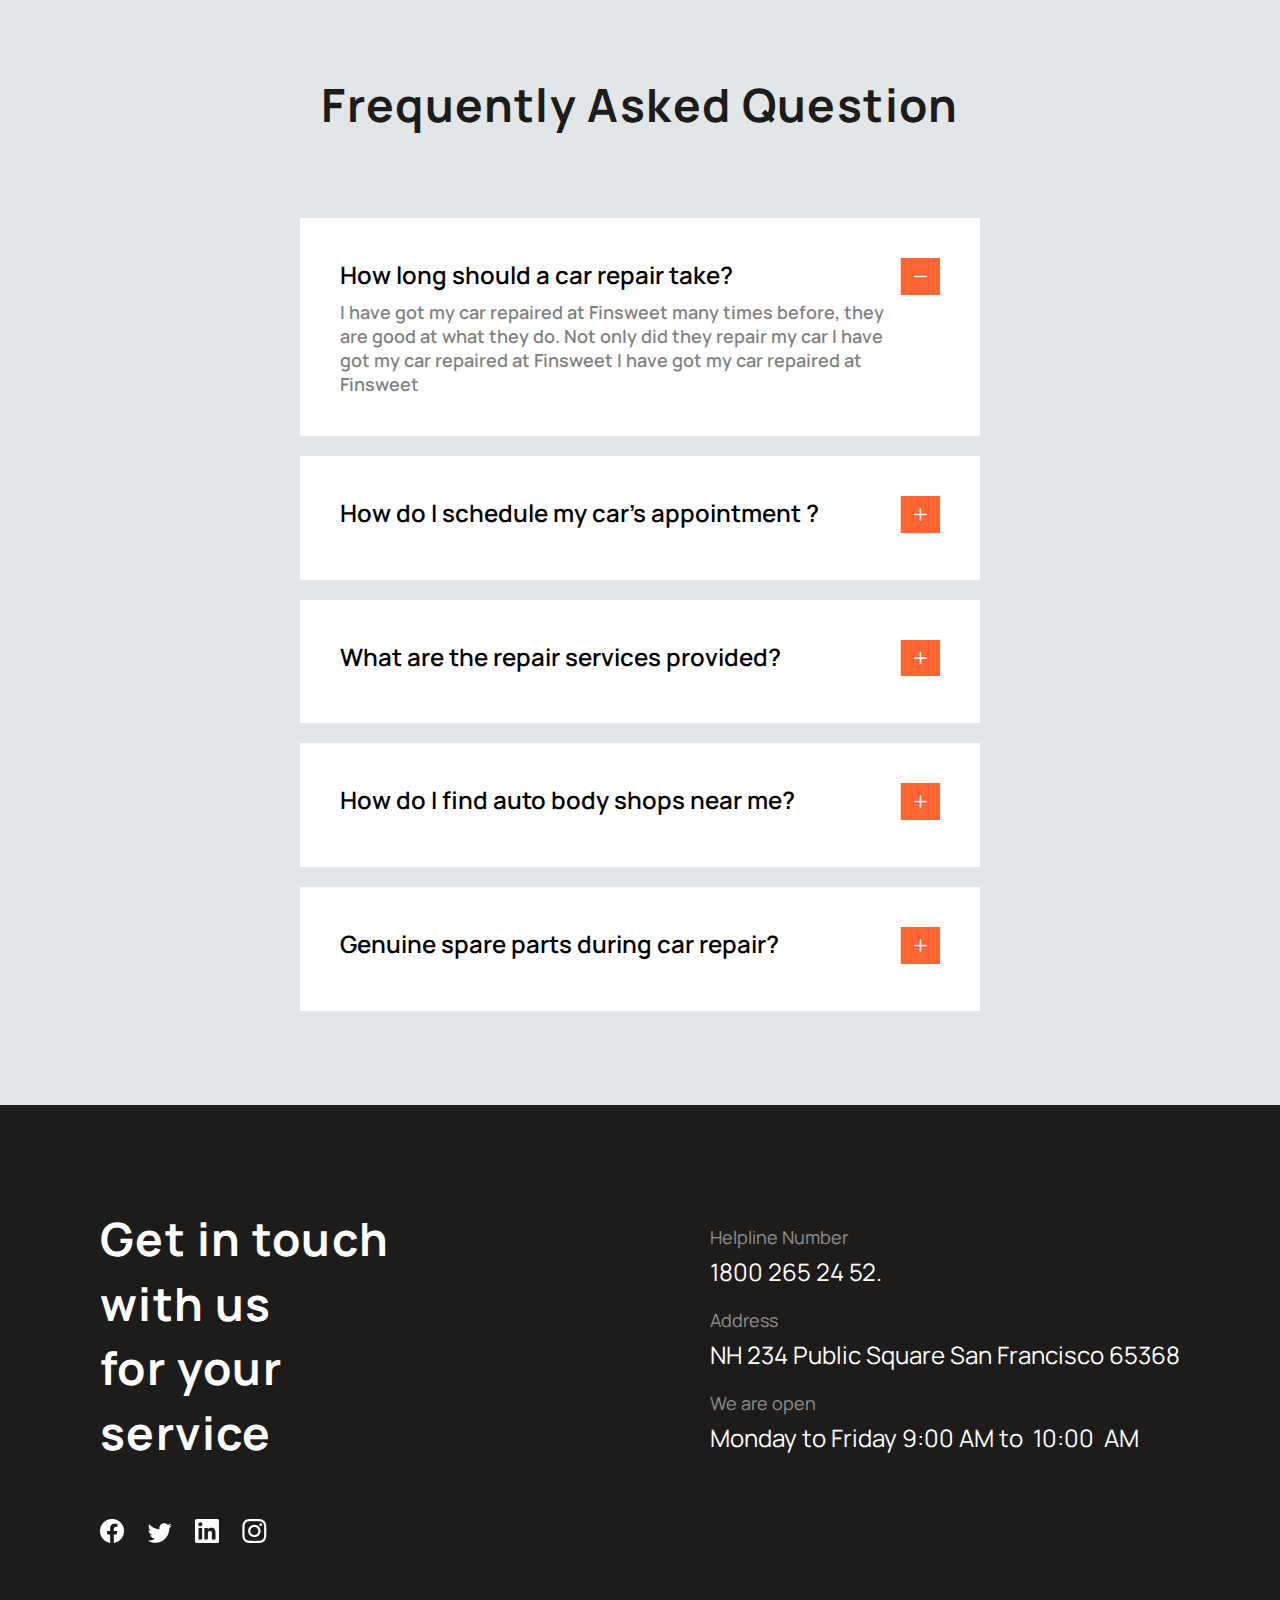
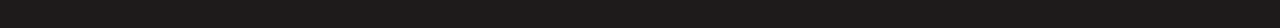
==== commit 52559c5f: "modified work" ====
--- a/index.html
+++ b/index.html
@@ -264,5 +264,104 @@
             <div class="brand"><img src="./img/Brand-Row.png" alt=""></div>
         </div>
     </section>
+
+    <!-- section 7 -->
+    <section>
+        <div class="seventh-section">
+            <div class="container offer">
+                <h3>Our customers say the nicest thing about our service.</h3>
+            </div>
+            <div class="card-container">
+                <div class="card one">
+                    <div class="card-flex">
+                        <div><img src="./img/johnathan.png" alt=""></div>
+                        <div><p>Jonathan Vallem</p><span>New york</span></div>
+                    </div>
+                    <p>I have got my car repaired at Finsweet many <br> times before, they are good at what they do. <br> Not only did they repair my car in a short <br> comprehensive look on all the working</p>
+                </div>
+                <div class="card two">
+                    <div class="card-flex">
+                        <div><img src="./img/smith.jpg" alt=""></div>
+                        <div><p>Smith Johnson</p><span>New york</span></div>
+                    </div>
+                    <p>I have got my car repaired at Finsweet many <br> times before, they are good at what they do. <br> Not only did they repair my car in a short <br> comprehensive look on all the working</p>
+                </div>
+            </div>
+            <div>
+                <img class="card-dashline" src="./img/dash lines.png" alt="">
+            </div>
+        </div>
+    </section>
+    <!-- END SECTION 7 -->
+
+    <!-- section 8 -->
+    <section>
+        <div class="eight-section">
+            <div class="container offer">
+                <h3>Frequently Asked Question</h3>
+            </div>
+            <div class="cards-container">
+                <div class="card one">
+                    <div>
+                        <span>How long should a car repair take?</span>
+                        <p>I have got my car repaired at Finsweet many times before, they are good at what they do. Not only did they repair my car I have got my car repaired at Finsweet I have got my car repaired at Finsweet</p>
+                    </div>
+                    <div><img src="./img/Orange.png" alt=""></div>
+                </div>
+                <div class="card two">
+                    <div>
+                        <div><span>How do I schedule my car's appointment ?</span></div>
+                    </div>
+                    <div><img src="./img/Orange (1).png" alt=""></div>
+                </div>
+                <div class="card three">
+                    <div>
+                        <span>What are the repair services provided?</span>
+                    </div>
+                    <div><img src="./img/Orange (1).png" alt=""></div>
+                </div>
+                <div class="card four">
+                    <div><span>How do I find auto body shops near me?</span></div>
+                    <div><img src="./img/Orange (1).png" alt=""></div>
+                </div>
+                <div class="card five">
+                    <div><span>Genuine spare parts during car repair?</span></div>
+                    <div><img src="./img/Orange (1).png" alt=""></div>
+                </div>
+            </div>
+            <br>
+            <br>
+            <!-- <div><p>scsdcfsdadasdsd</p></div> -->
+        </div>
+    </section>
+
+    <!-- section 9 -->
+    <section>
+        <div class="nine-section">
+            <div class="remark">
+                <div>
+                    <br>
+                    <h3>Get in touch with us <br> for your service</h3>
+                    <br>
+                    <br>
+                    <div><img src="./img/facebook.png" alt=""> <img class="gap" src="./img/twitter.png" alt=""> <img class="gap" src="./img/linedin.png" alt=""> <img class="gap" src="./img/insta.png" alt=""></div>
+                </div>
+            </div>
+            <div class="last-text">
+                <div class="remark-text">
+                    <p>Helpline Number</p>
+                    <span>1800 265 24 52.</span>
+                </div> 
+                <div class="remark-text">
+                    <p>Address</p>
+                    <span>NH 234   Public Square San Francisco  65368</span>
+                </div>
+                <div class="remark-text">
+                    <p>We are open</p>
+                    <span>Monday to Friday 9:00 AM to  10:00  AM</span>
+                </div>
+            </div>
+        </div>
+    </section>
 </body>
 </html>
--- a/style.css
+++ b/style.css
@@ -34,7 +34,7 @@
 h3{
     font-style: normal;
     font-weight: 700;
-    font-size: 48px;
+    font-size: 46px;
     line-height: 140%;
     letter-spacing: 0.03em;
     color: #1E1B1B;
@@ -50,6 +50,11 @@
 .container {
     width: 70%;
     margin: 0 auto;
+}
+
+.offer{
+    text-align: center;
+    padding: 80px 0;
 }
 
 
@@ -322,10 +327,7 @@
 
 }
 
-.offer{
-    text-align: center;
-    padding: 80px 0;
-}
+
 
 .offer p{
     font-weight: 600;
@@ -371,23 +373,26 @@
 .img-container{
     display: grid;
     grid-template-columns: repeat(2, 1fr);
-    grid-template-rows: repeat(1, 1fr);
+    grid-template-rows: repeat(1, minmax(400px, auto));
     margin-bottom: 40px;
-    width: 100%;
-}
-.img-container div.img-car img{
-    width: 100%;
-    height: 100%;
-}
-.img-container div.img-engine img{
-    width: 100%;
-    height: 100%;
+}
+
+.img-container div.img-car{
+    background: url(./img/car_boot.png) no-repeat;
+    background-position: center;
+    background-size: cover;
+}
+
+.img-container div.img-engine{
+    background: url(./img/engine.png) no-repeat;
+    background-position: center;
+    background-size: cover;
 }
 
 .fifth-section .card{
     position: absolute;
     background-color: #FF6433;
-    height: 364px;
+    height: 400px;
     width: 650px;
     top: 0;
     left: 15%;   
@@ -402,7 +407,7 @@
 }
 
 .fifth-section .card div{
-    margin: 50px 40px;
+    margin: 80px 40px;
 }
 
 .fifth-section .stat{
@@ -429,3 +434,140 @@
     display: flex;
     justify-content: center;
 }
+
+/* section 7 */
+.seventh-section{
+    background-color: #F2F2F2;
+}
+
+.card-container{
+    display: grid;
+    grid-template-columns: repeat(2, minmax(300px, auto));
+    grid-template-rows: repeat(1, minmax(250px, auto));
+    grid-gap: 20px;
+    margin: 0 200px 50px 200px;
+}
+
+.card-container .card{
+    background-color: #FFFFFF;
+    padding: 40px;
+}
+
+.card-container .card .card-flex{
+    display: flex;
+    gap: 20px;
+    margin-bottom: 20px;
+}
+
+.card-container .card .card-flex span{
+    font-size: 12px;
+
+}
+
+.card-container .card .card-flex p{
+    font-weight: bold;
+
+}
+
+.card-container .card .card-flex img{
+    width: 50px;
+}
+
+.card-container .one{
+    grid-column: 1/2;
+}
+
+.card-container .two{
+    grid-column: 2/3;
+}
+
+.seventh-section img.card-dashline{
+    margin-left: 600px;
+    margin-bottom: 150px;
+}
+/* end section 7 */
+
+/* section 8 */
+.eight-section{
+    background-color: #E2E6E9;
+}
+
+.cards-container{
+    display: grid;
+    grid-template-columns: repeat(1, 1fr);
+    grid-template-rows: repeat(6, minmax(80px, auto));
+    grid-gap: 20px;
+    margin: 0 300px 50px 300px;
+}
+
+.cards-container .card{
+    display: flex;
+    justify-content: space-between;
+    background-color: #FFFFFF;
+    padding: 40px;
+    font-size: 24px;
+    font-weight: 600;
+}
+
+.cards-container .card img{
+    width: 40px;
+}
+
+.cards-container .one{
+    grid-row: 1/3;
+}
+
+.cards-container .one p{
+    margin-top: 9px;
+    font-size: 18px;
+    opacity: .5;
+}
+
+.cards-container .two{
+    grid-row: 3/4;
+}
+.cards-container .three{
+    grid-row: 4/5;
+}
+.cards-container .four{
+    grid-row: 5/6;
+}
+.cards-container .five{
+    grid-row: 6/7;
+}
+/* end section 8 */
+
+/* section 9 */
+.nine-section{
+    background-color: #1E1B1B;
+    display: flex;
+    flex: 1 1 0;
+    justify-content: space-evenly;
+}
+
+.nine-section{
+    color: #FFFFFF;
+}
+
+.nine-section div h3{
+    color: #FFFFFF;
+}
+
+.nine-section div img.gap{
+    margin-left: 20px;
+}
+
+.nine-section .last-text{
+    padding: 100px 100px 0 0;
+}
+
+.nine-section .last-text p{
+    margin-bottom: 6px;
+    margin-top: 20px;
+    font-size: 18px;
+    opacity: .5;
+}
+
+.nine-section .last-text span{
+    font-size: 24px;
+}
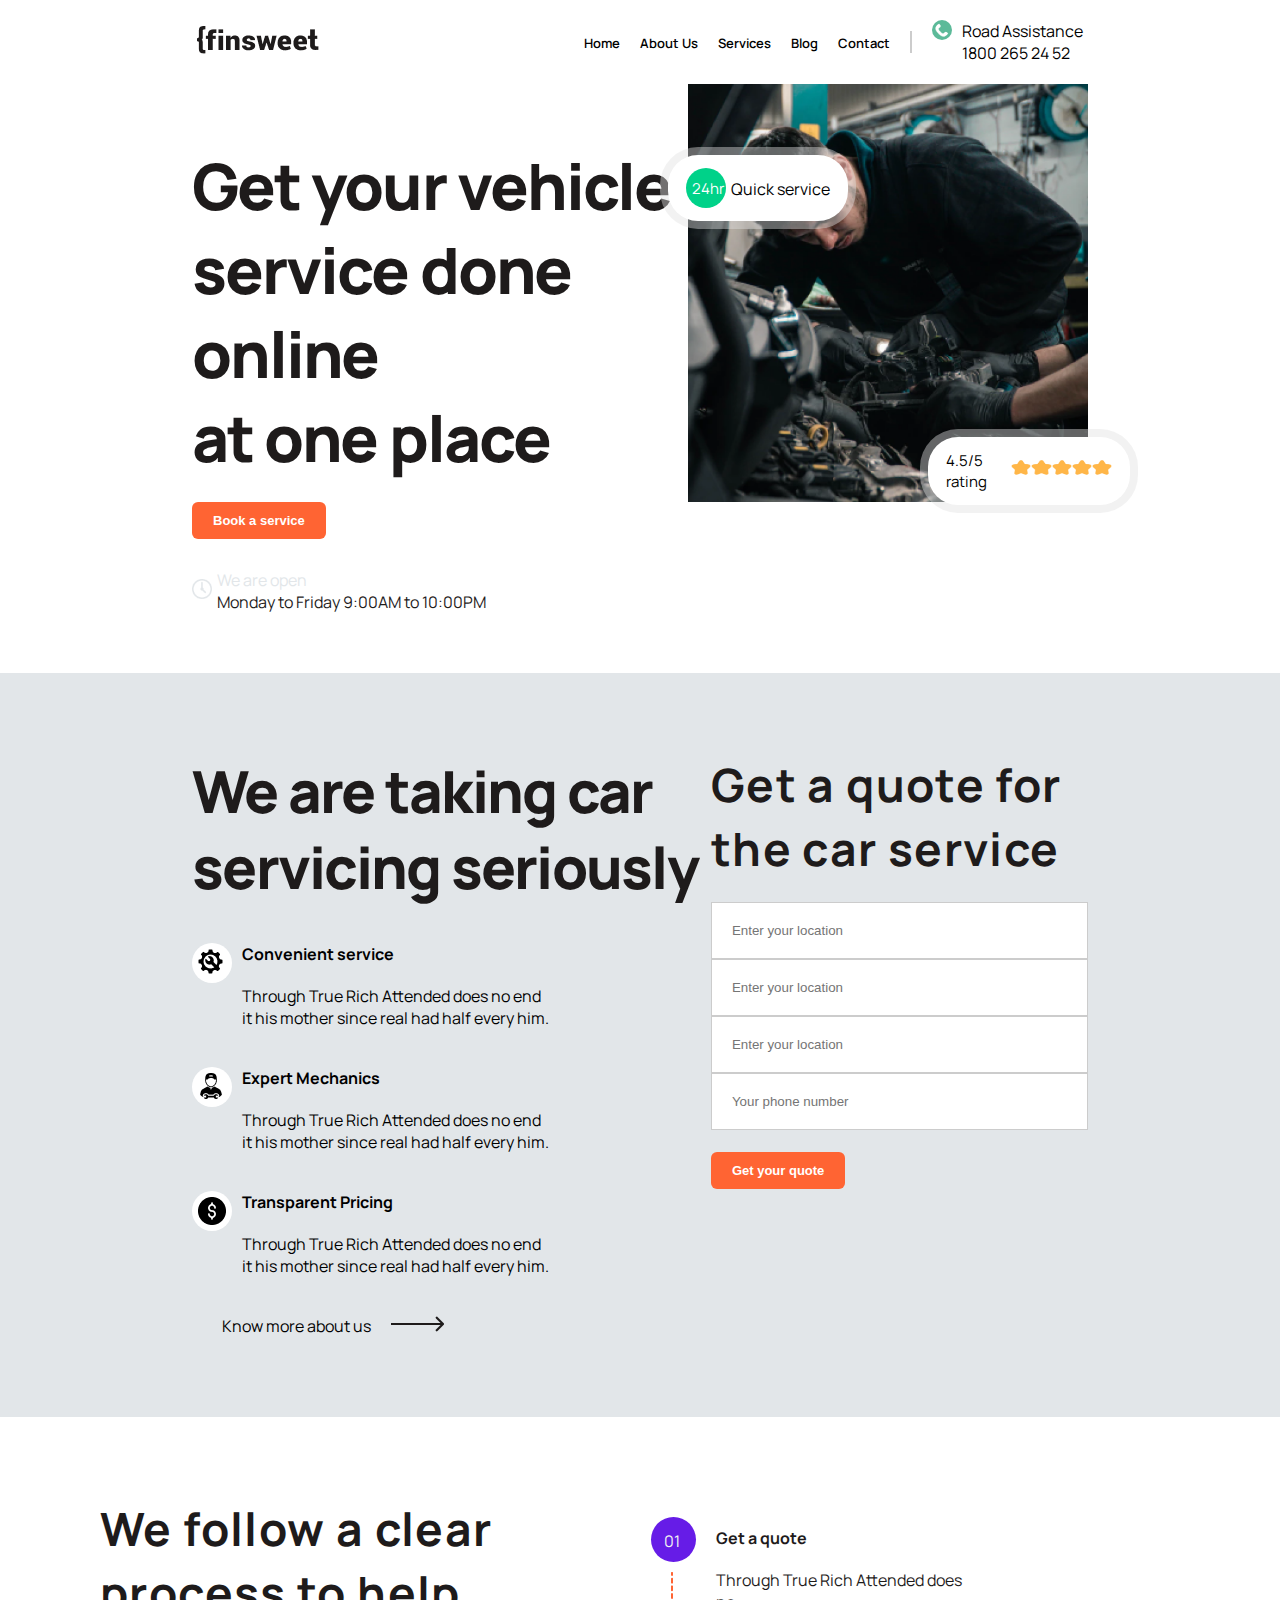
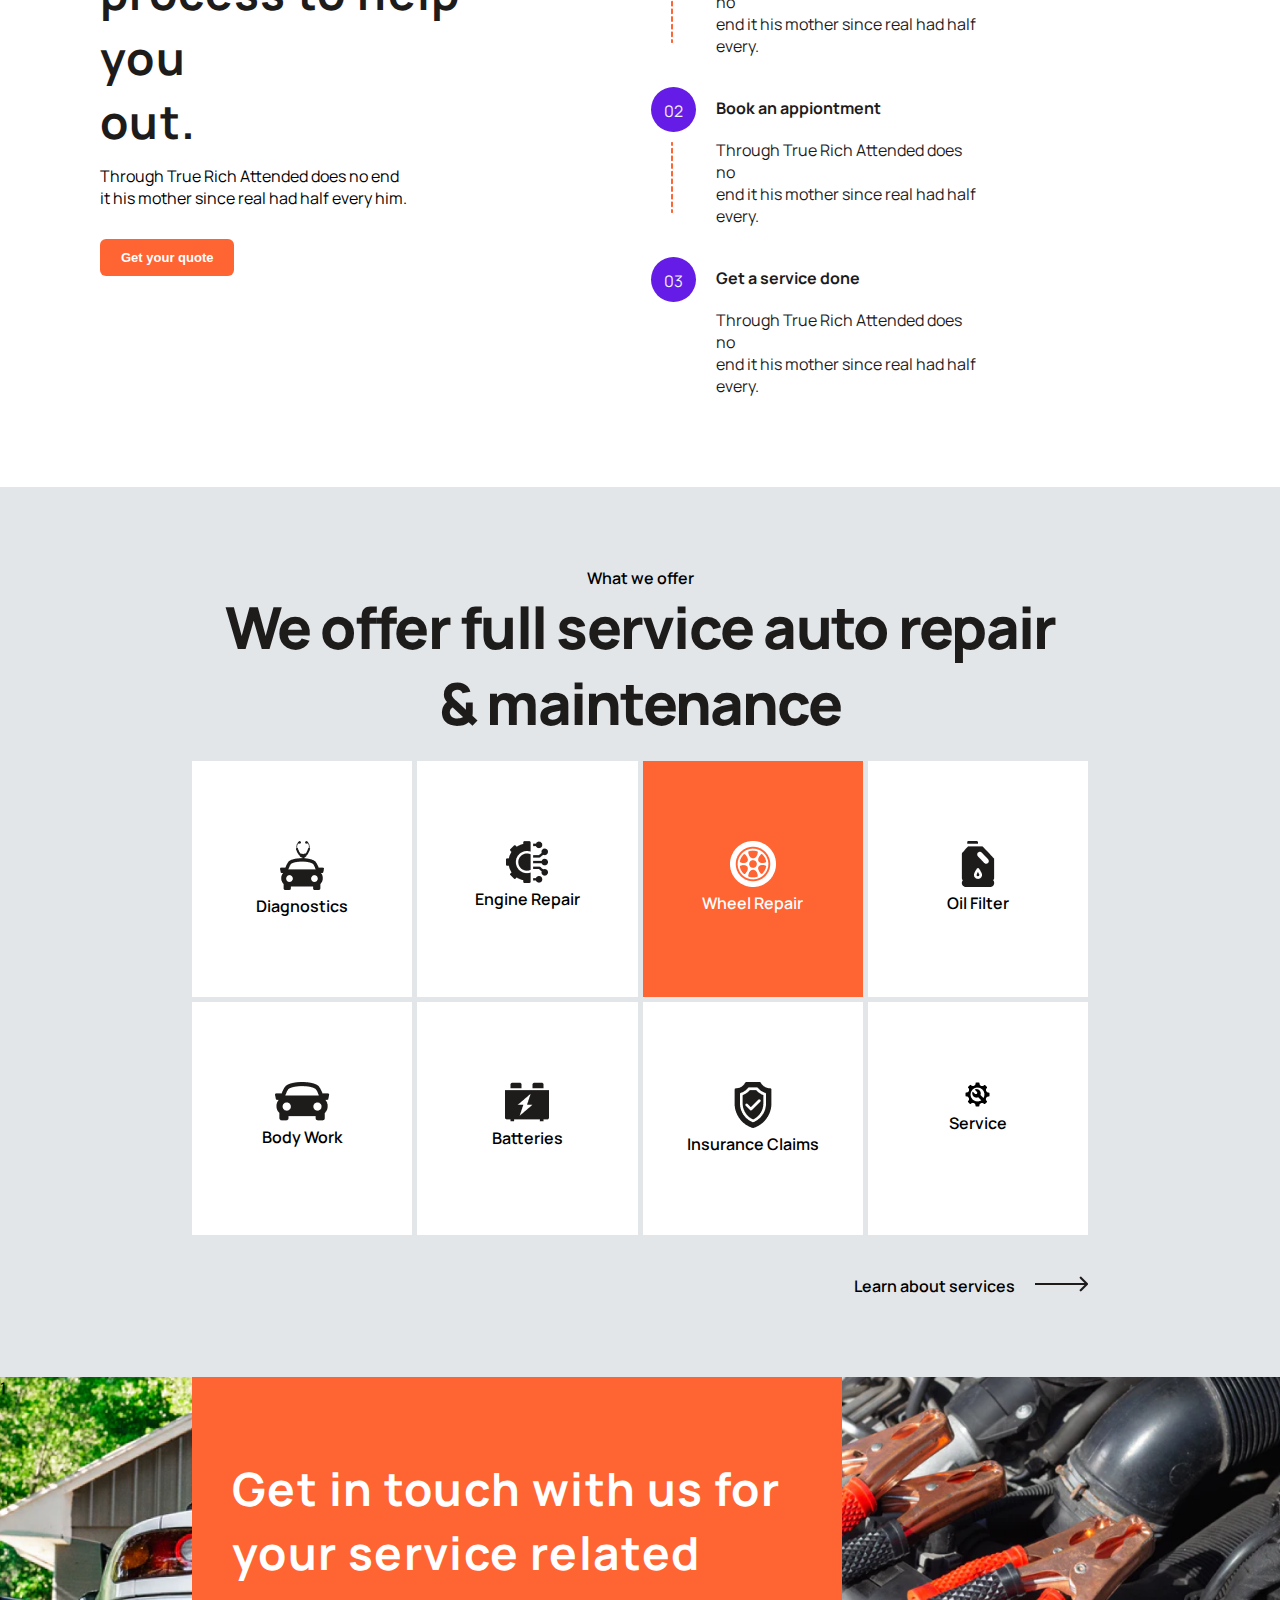
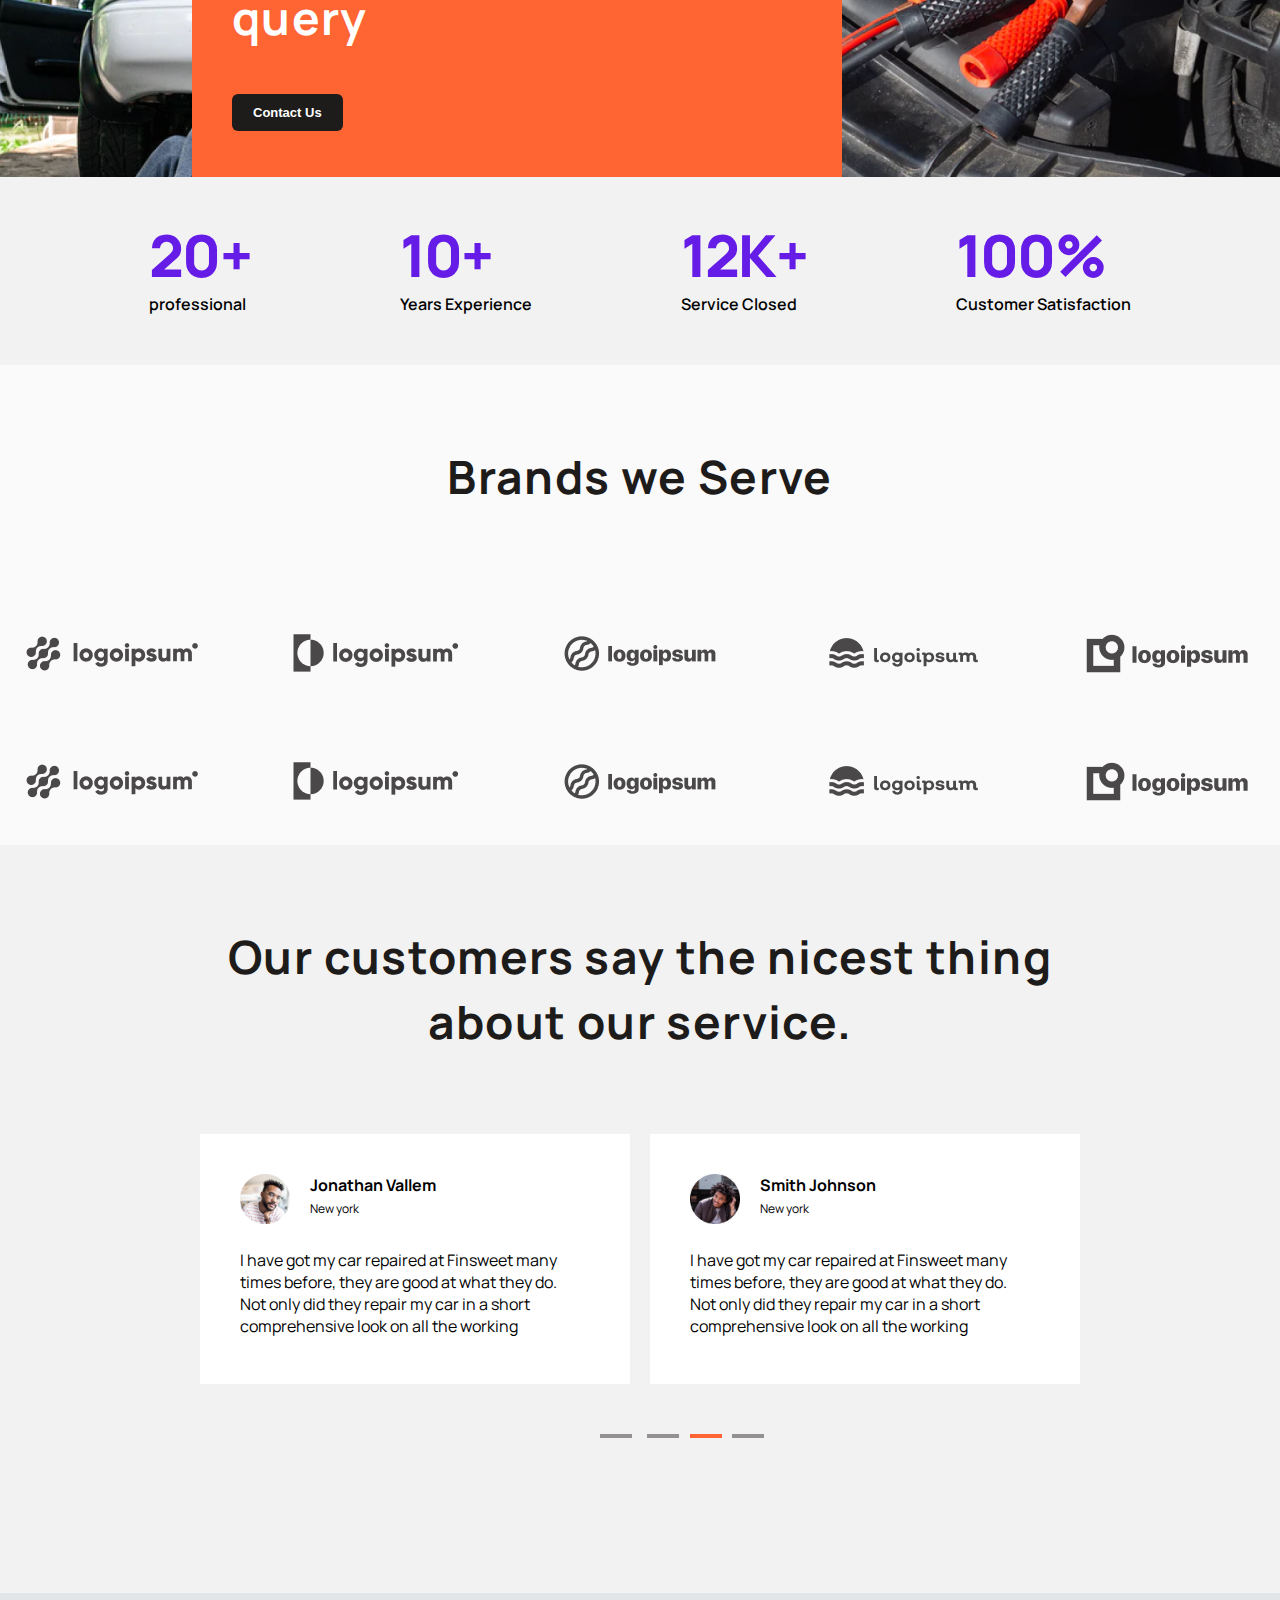
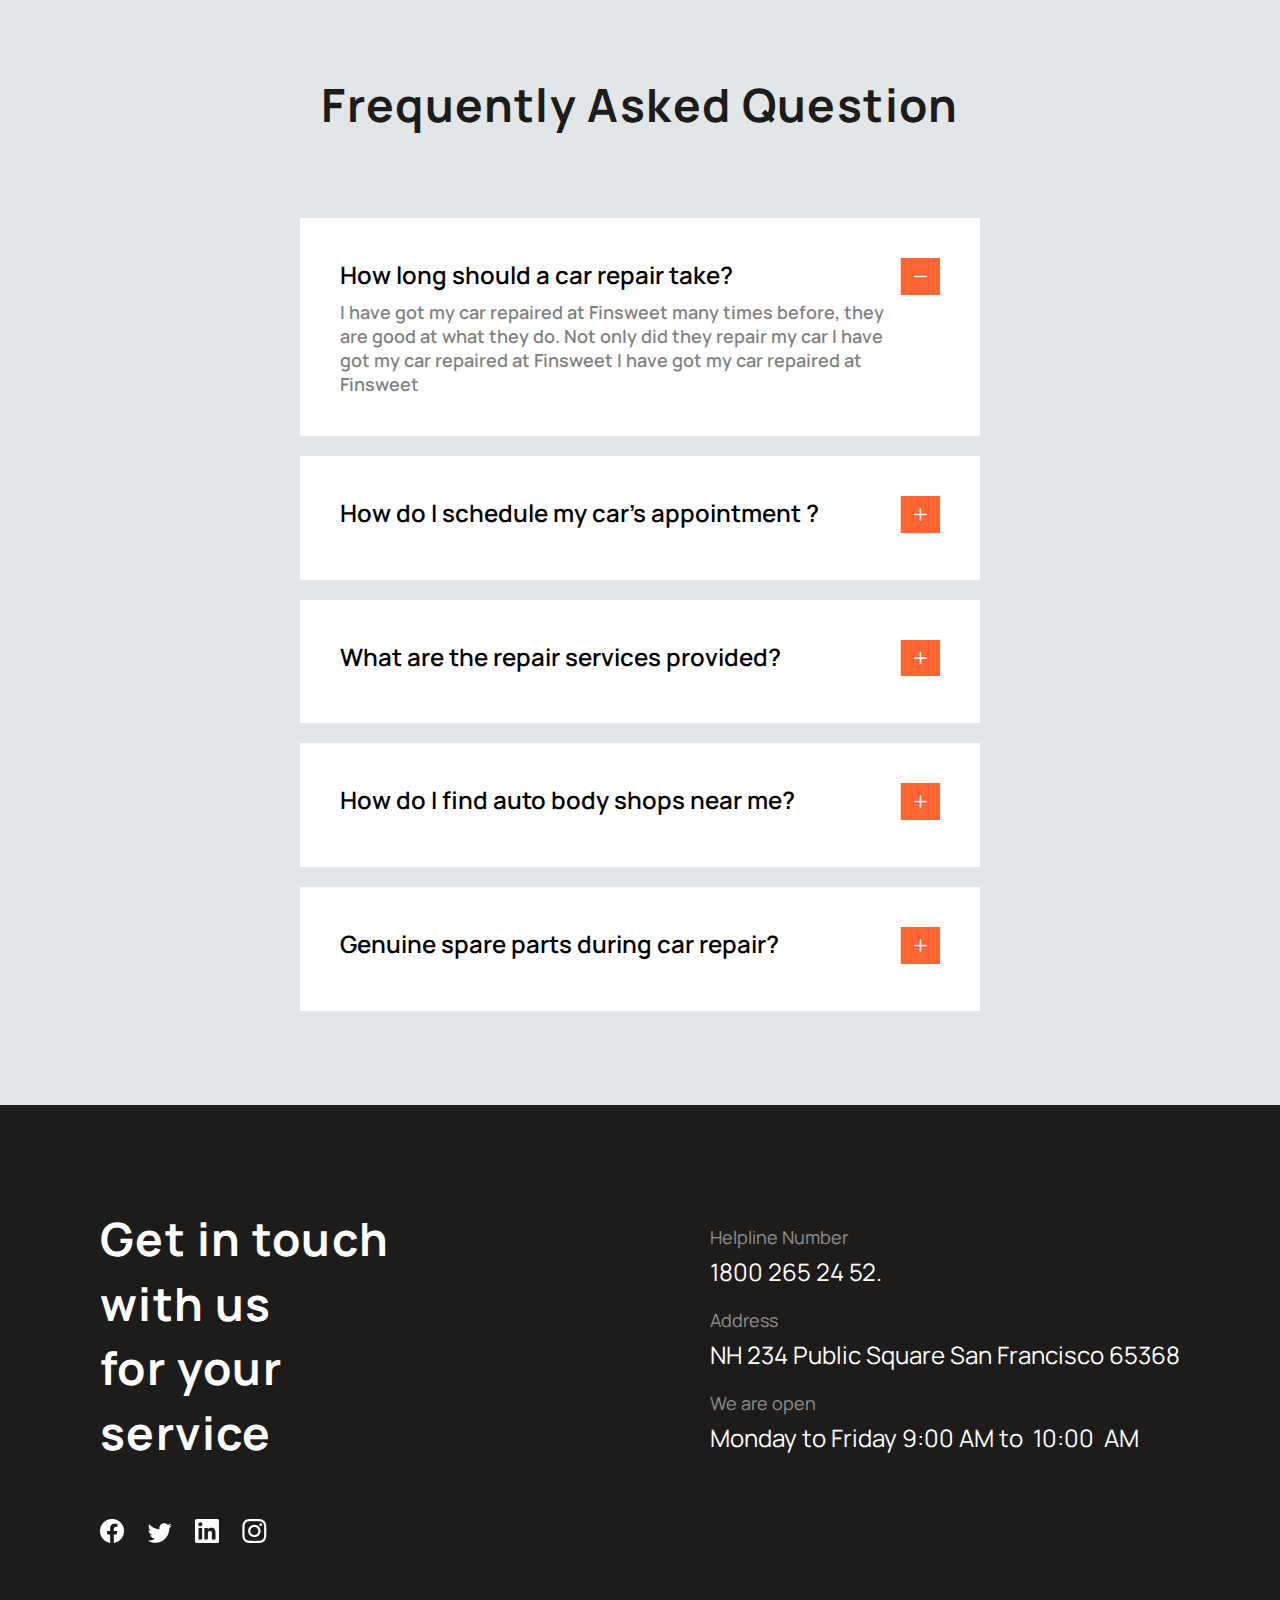
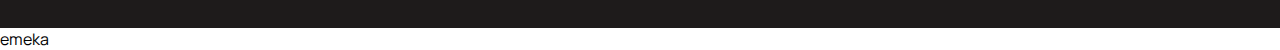
==== commit f4f13312: "index modifeid" ====
--- a/index.html
+++ b/index.html
@@ -363,5 +363,6 @@
             </div>
         </div>
     </section>
+    <div>emeka</div>
 </body>
 </html>
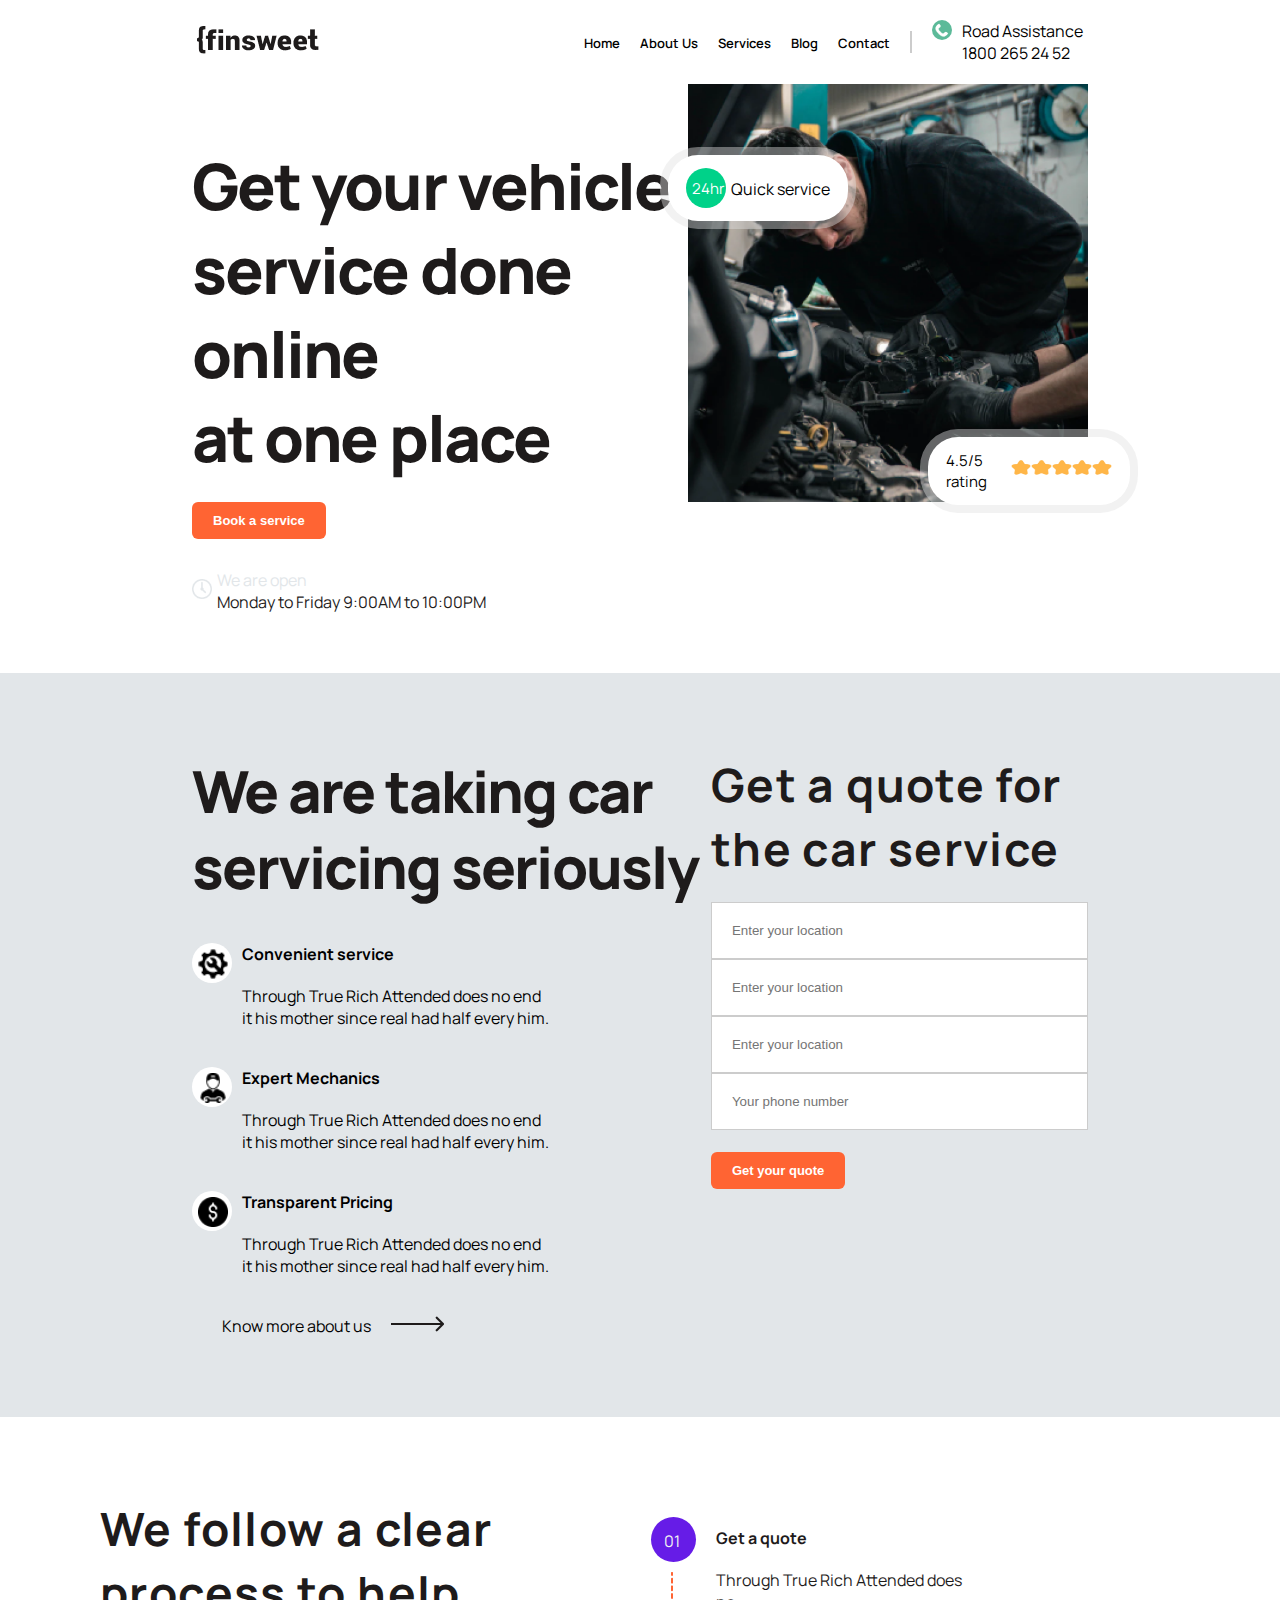
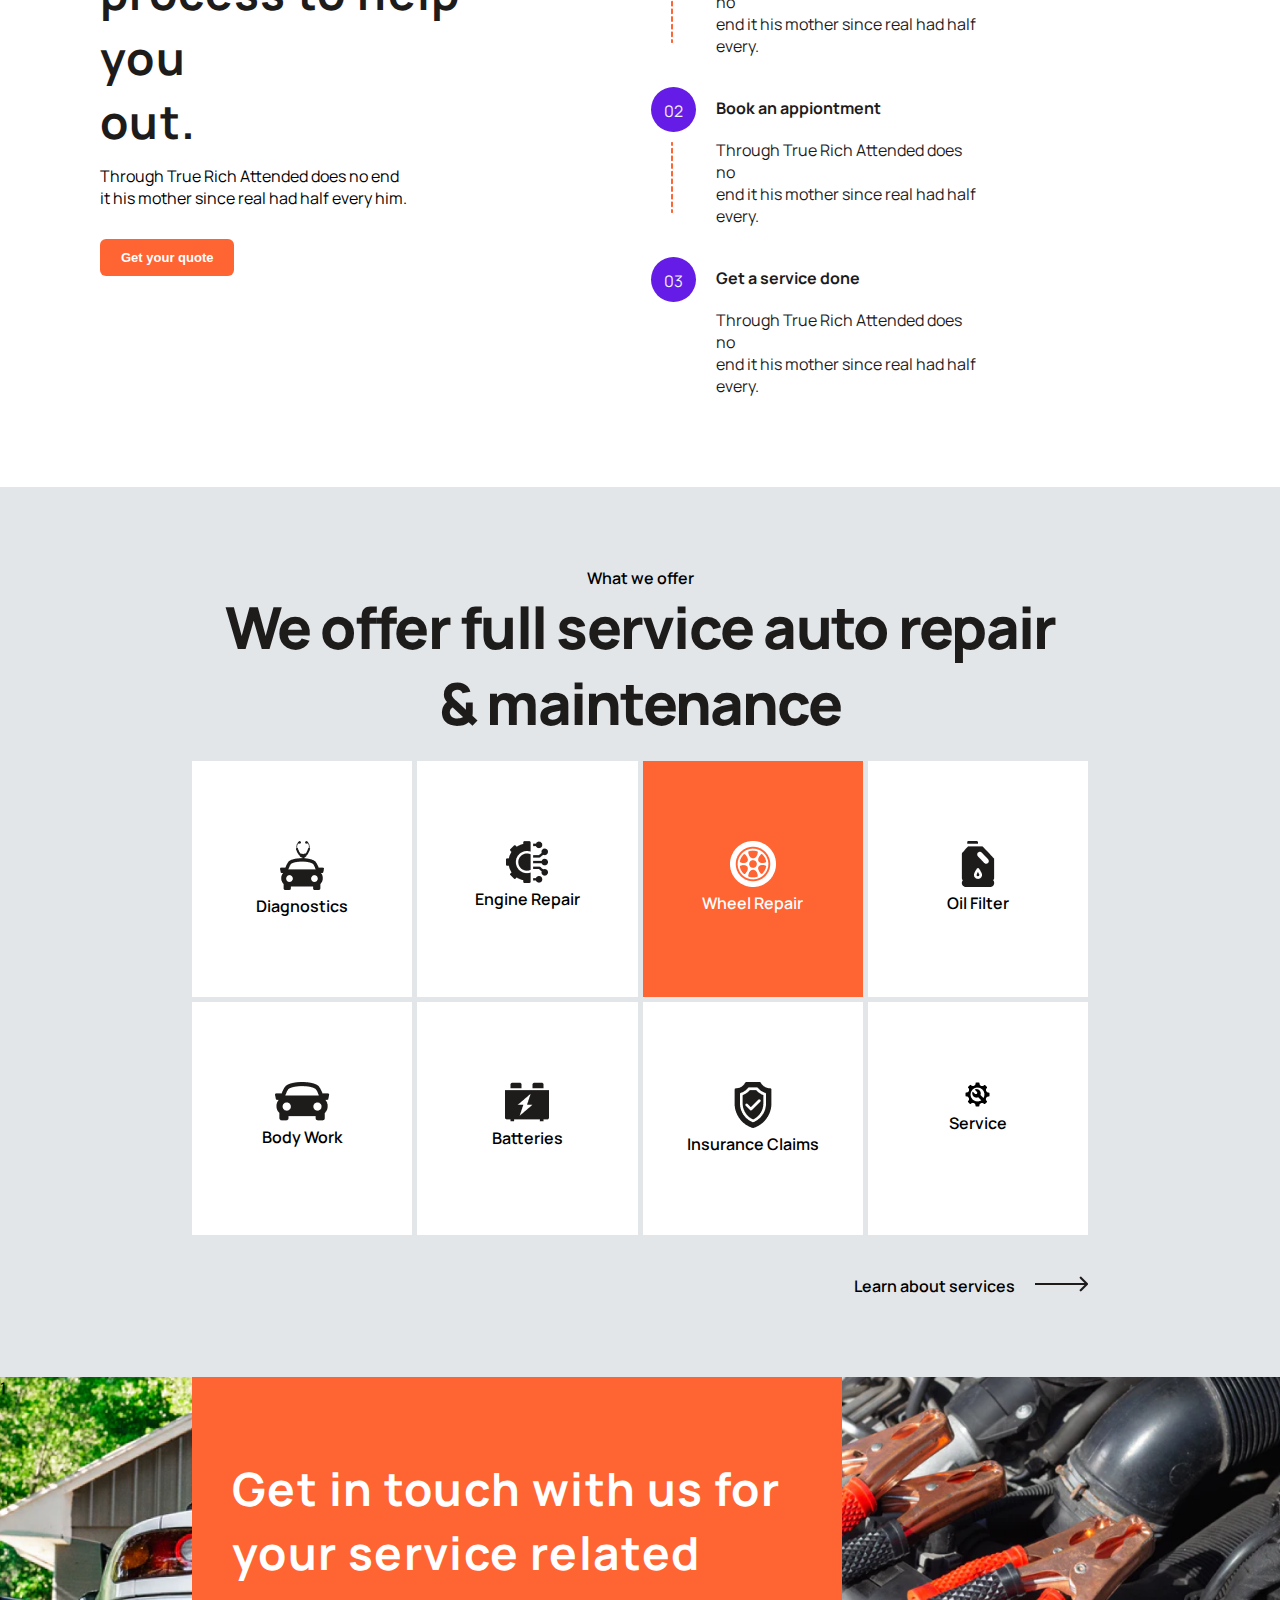
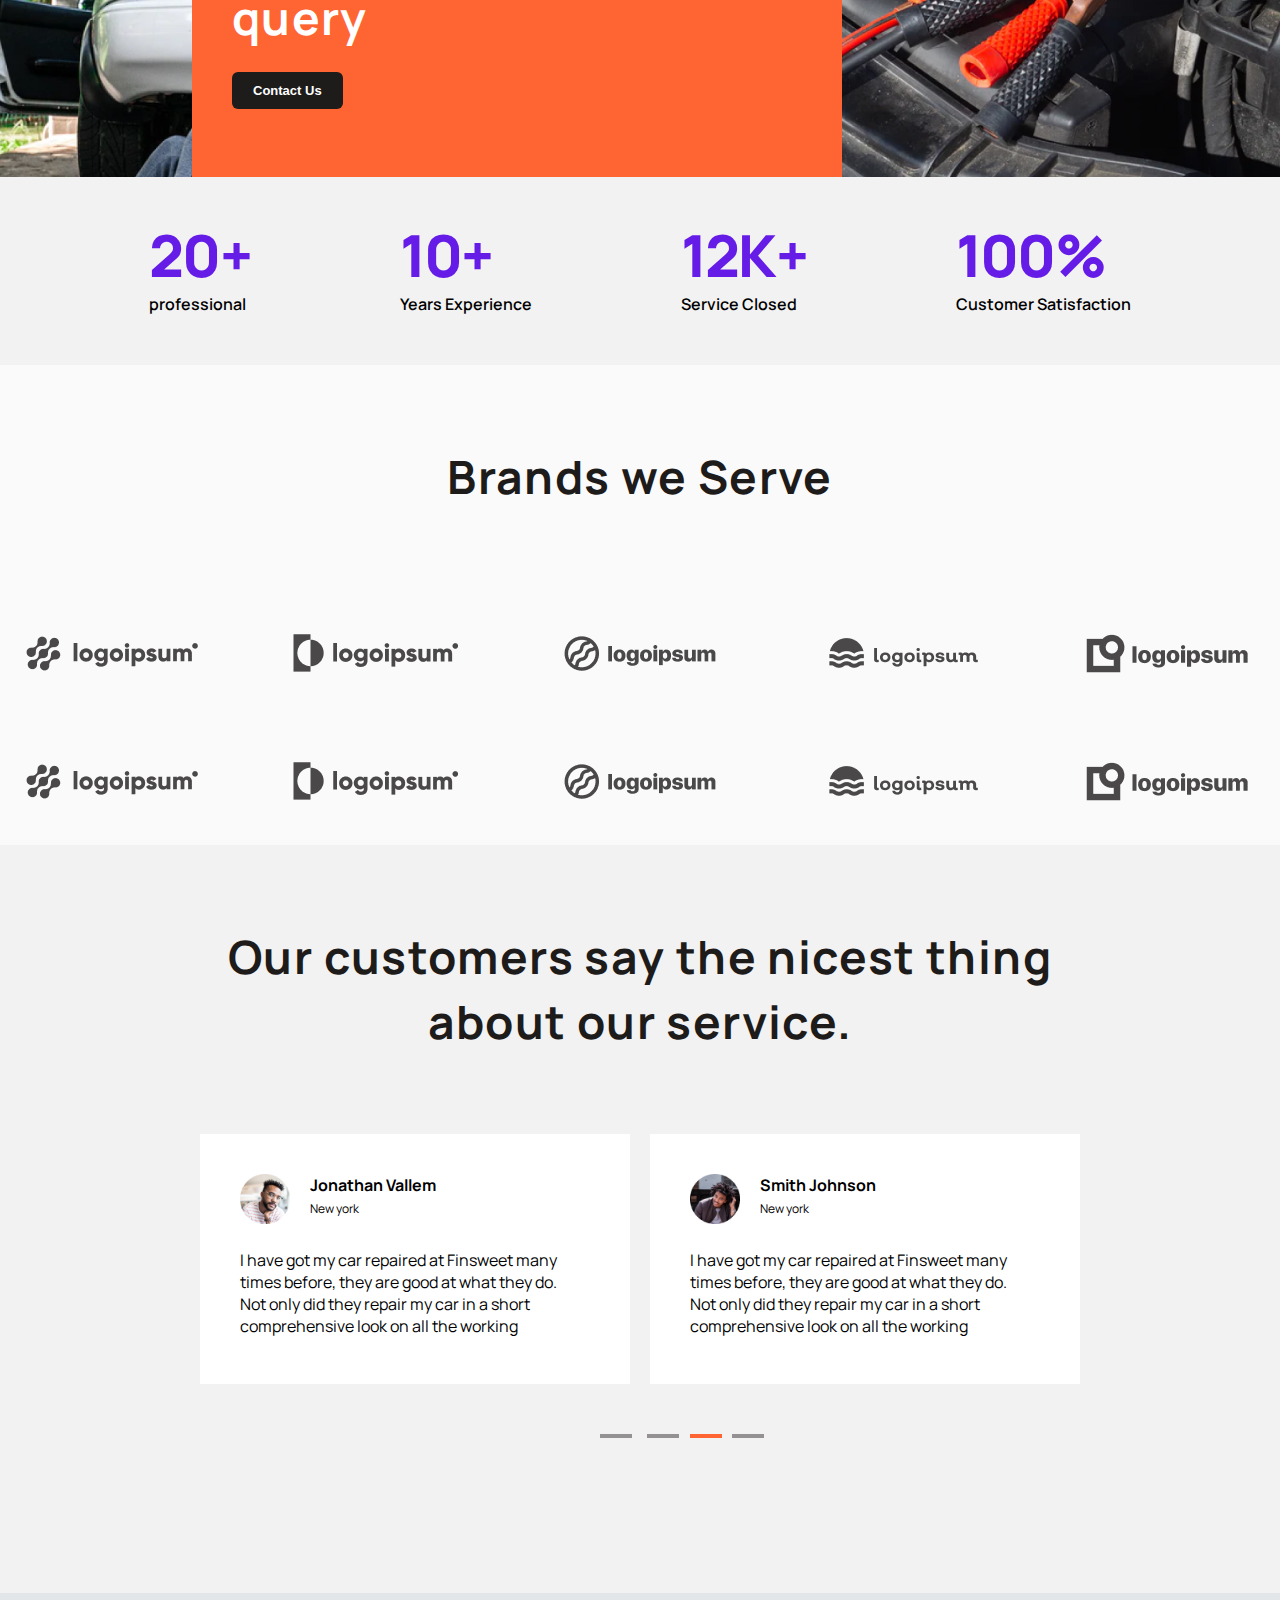
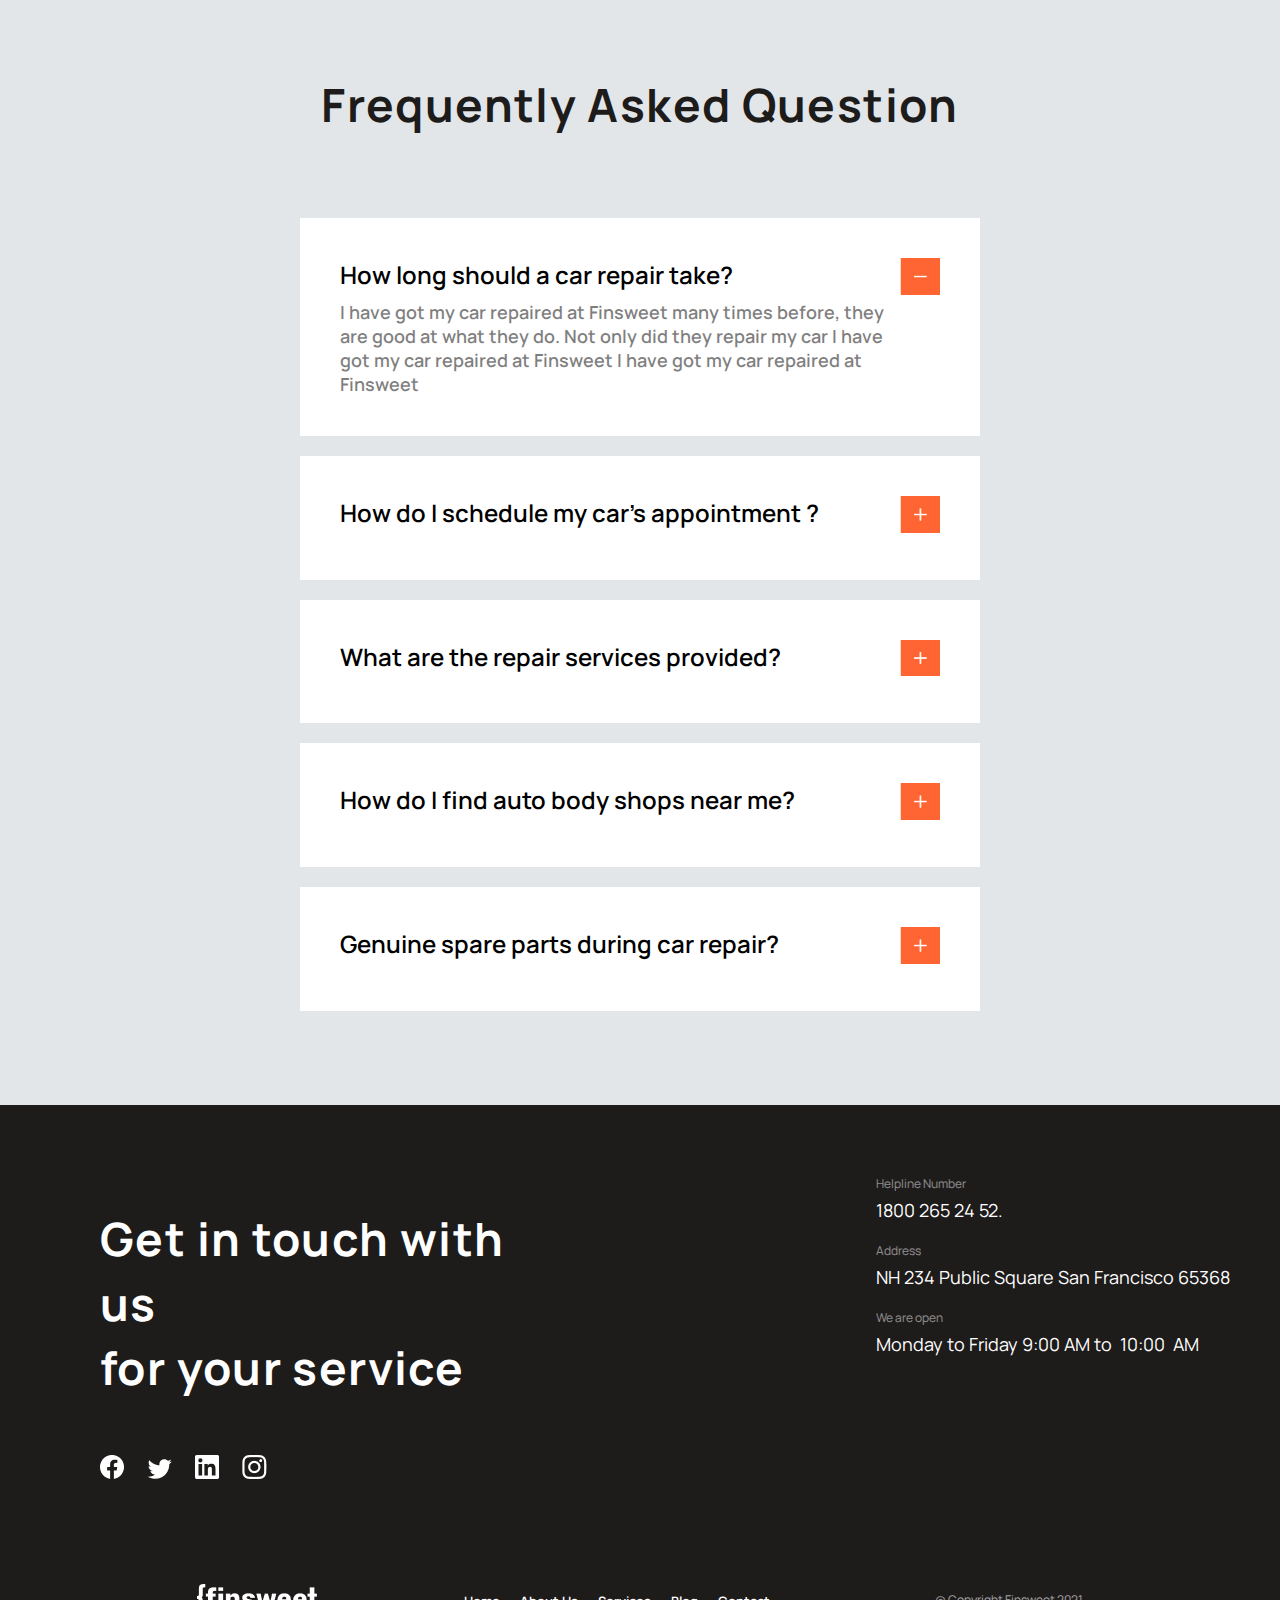
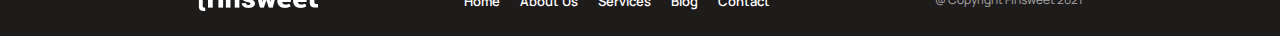
==== commit d008a113: "ch: responsive mobile" ====
--- a/index.html
+++ b/index.html
@@ -20,7 +20,7 @@
                             <ul class="body2">
                                 <li><a href="#">Home</a></li>
                                 <li><a href="#">About Us</a></li>
-                                <li><a href="#">Services</a></li>
+                                <li><a href="./Services.html">Services</a></li>
                                 <li><a href="#">Blog</a></li>
                                 <li><a href="#">Contact</a></li>
                             </ul>
@@ -57,7 +57,7 @@
             
         </div>
         <div class="banner">
-            <img src="./img/Image.png" alt="Image">
+            <img class="main-banner" src="./img/Image.png" alt="Image">
             <div class="rounded-rec quick-service">
                 <p>24hr</P>
                 <span>Quick service</span>    
@@ -72,7 +72,9 @@
             </div>
         </div>
     </section>
-    
+    <!-- end of section 1 -->
+
+    <!-- section 2 -->
     <section class="second-section">
 
         <div class="container service">
@@ -183,6 +185,7 @@
 
     </section>
     <!-- section 3 end -->
+
     <!-- section 4 -->
     <section class="fourth-section">
         <div class="container offer">
@@ -231,6 +234,7 @@
         
     </section>
     <!-- section 4 end -->
+
     <!-- section 5 -->
     <section class="fifth-section">
         <div class="img-container">
@@ -241,7 +245,7 @@
         <div class="card">
             <div>
                 <h3>Get in touch with us for <br> your service related query</h3>
-                <br><br>
+                <br>
                 <button><a href="#">Contact Us</a></button>
             </div>
         </div>
@@ -363,6 +367,32 @@
             </div>
         </div>
     </section>
-    <div>emeka</div>
+    <!-- end of section 9 -->
+
+    <nav>
+        <footer>
+            <div class="container">
+                <div class="main-header">
+                    <div class="logo">
+                        <img src="./img/Logo2.png" alt="company logo" class="">
+                    </div>
+                    <div class="right-section">
+                        <div>
+                            <ul class="body2">
+                                <li><a href="#">Home</a></li>
+                                <li><a href="#">About Us</a></li>
+                                <li><a href="./Services.html">Services</a></li>
+                                <li><a href="#">Blog</a></li>
+                                <li><a href="#">Contact</a></li>
+                            </ul>
+                        </div>
+                       
+                    </div>
+                    <div><p>@ Copyright Finsweet 2021</p></div>
+                </div>
+                
+            </div>
+        </footer>
+    </nav>
 </body>
 </html>
--- a/style.css
+++ b/style.css
@@ -571,3 +571,410 @@
 .nine-section .last-text span{
     font-size: 24px;
 }
+
+footer{
+    background-color: #1E1B1B;
+    color: #fff;
+}
+
+footer .body2 li a{
+    color: #FFFFFF;
+}
+
+footer p{
+    font-size: 12px;
+    opacity: .6;
+}
+
+
+/* end home */
+/* ------------- Services ---------------- */
+/* first section */
+
+.service-first{
+    position: relative;
+}
+
+.service-first .card{
+    background-color: #1E1B1B;
+    margin-left: 45%;
+    margin-bottom: 6%;
+    height: 400px;
+    width: 500px;
+      
+}
+
+.service-first .card button{
+    background-color: #FF6433;
+}
+
+.service-first .card h3{
+    color: #fff;
+}
+
+.service-first .card .card-padding{
+    padding-top: 80px;
+}
+
+.service-first .card p{
+    color: #fff;
+}
+
+.service-first .card div{
+    margin: 80px 50px;
+}
+
+/* end of first section */
+
+/* second section */
+
+.service-second{
+    background-color: #F5F5F5;
+}
+
+.service-container{
+    display: grid;
+    grid-template-columns: repeat(4, 1fr);
+    grid-template-rows: repeat(3, minmax(200px, auto));
+    grid-gap: 5px;
+    margin-bottom: 40px;
+}
+
+.service-container div:nth-child(2){
+    background-color: #FF6433;
+    color: #fff;
+}
+
+.service-container .box{
+    background-color: #fff;
+    padding: 80px 0;
+}
+
+.service-container .pad{
+    background-color: #fff;
+    padding-top: 80%;
+    padding-left: 20px;
+    padding-right: 20px;
+    text-align: left;
+}
+
+.service-container .pad p{
+    opacity: .5;
+}
+
+.service-container .pad img{
+    width: 50px;
+    opacity: .8;
+}
+
+.service-container .one{
+    grid-column: 1/3;
+    grid-row: 1/4;
+}
+
+.service-container .two{
+    grid-column: 3/4;
+    grid-row: 1/2;
+}
+
+.service-container .three{
+    grid-column: 4/5;
+    grid-row: 1/2;
+}
+
+.service-container .four{
+    grid-column: 3/4;
+    grid-row: 2/3;
+}
+
+.service-container .five{
+    grid-column: 4/5;
+    grid-row: 2/3;
+}
+
+.service-container .six{
+    grid-column: 3/4;
+    grid-row: 3/4;
+}
+
+.service-container .seven{
+    grid-column: 4/5;
+    grid-row: 3/4;
+}
+
+.service-container .see{
+    display: flex;
+    gap: 20px;
+}
+
+.service-container .see {
+    display: flex;
+    gap: 20px;
+}
+
+/* end of section 2 */
+
+/* section 3 */
+
+.service-third{
+    padding-bottom: 400px;
+}
+
+.service-flex{
+    display: flex;
+    margin: 38px auto;
+    gap: 10px;
+}
+
+.service-flex .service-content p{
+    margin-top: 20px;
+}
+
+.service-flex .service-content span{
+    font-weight: bold;
+}
+
+.service-flex img{
+    width: 30px;
+}
+
+.size{
+    padding-right: 450px;
+}
+
+.services-options{
+    margin: 100px 0 30px 0;
+    
+}
+
+.services-options .size-2 span{
+    font-weight: bold;
+    opacity: .6;
+}
+
+.size-2{
+    padding-left: 400px;
+}
+
+
+/* mobile view */
+/* Homepage */
+@media screen and (max-width: 426px) {
+    /* header */
+    .main-header{
+        flex-direction: column;
+        align-items: flex-start;
+    }
+    .right-section{
+        flex-direction: column;
+        display: none;
+        width: 100%;
+        text-align: center;
+    }
+    .right-section .navigation{
+        border: none;
+    }
+    .right-section .navigation ul{
+        flex-direction: column;
+    }
+    .right-section .navigation ul li{
+        margin: 8px 0;
+        width: 100%;
+    }
+    .right-section .navigation a{
+        width: 100%;
+        display: block;
+    }
+
+    /* first section */
+    
+    .first-section{
+        flex-direction: column;
+    }
+    .first-section h1{
+        font-size: 35px;
+        line-height: 40px;
+        justify-content: space-between;
+    }
+    .first-section .banner .main-banner{
+        width: 300px;
+        margin-bottom: 50px;
+    }
+    .first-section .banner .quick-service{
+        padding: 8px 10px;
+    }
+    .first-section .banner .quick-service p {
+        width: 30px;
+        height: 30px;
+        border-radius: 50%;
+        font-size: 12px;
+        padding: 5px 0 0 2px;
+    }
+    .first-section .banner .quick-service span {
+        font-size: 15px;
+        padding: 5px 0 0 0;
+    }
+    section .banner .rating {
+        display: flex;
+        left: 50%;
+        padding: 10px 13px;
+        font-size: 12px;
+    }
+    section .banner .rating img {
+        width: 23px;
+        height: 23px;
+        padding-top: 10px;
+    }
+
+    /* second section */
+    .second-section .service{
+        flex-direction: column;
+    }
+    .second-section .service .service-options h2{
+        text-align: center;
+        font-size: 24px;
+        line-height: 40px;
+        letter-spacing: -0.03em;
+        color: #1E1B1B;
+    }
+    .second-section .know{
+        margin-left: 50px;
+        margin-bottom: 20px;
+    }
+    .second-section .form h3 {
+        font-size: 24px;
+    }
+
+    /* third section */
+    .third-section .remark{
+        flex-direction: column;
+        margin: 0;
+    }
+    .third-section .remark-text{
+        text-align: center;
+    }
+    .third-section h3 {
+        font-size: 24px;
+        gap: 50px;
+    }
+    .third-section .remarks-option{
+        margin: 0 auto;
+    }
+
+    /* fourth section */
+    .fourth-section .offer h2{
+        font-size: 24px;
+        line-height: 30px;
+        margin-top: 15px;
+    }
+    .fourth-section .grid-container {
+        grid-template-columns: repeat(1, 1fr);
+        grid-template-rows: repeat(6, minmax(200px, auto));
+    }
+
+    /* fifth section */
+    .fifth-section .img-container {
+        grid-template-columns: repeat(1, 1fr);
+        grid-template-rows: repeat(2, minmax(200px, auto));
+    }
+    .fifth-section .card h3{
+        font-size: 20px;
+    }
+    .fifth-section .card div {
+        margin: 30px 20px 20px 20px;
+    }
+    .fifth-section .card {
+        height: 170px;
+        width: 300px;
+        top: 18%;
+        left: 15%;
+    }
+    .fifth-section .stat {
+        justify-content: space-around;
+    }
+    .fifth-section .stat h2{
+        font-size: 24px;
+        padding-left: 45px;
+    }
+    .fifth-section .stat p{
+        font-size: 11px;
+        padding-left: 20px;
+
+    }
+
+    /* sixth section */
+    .sixth-section h3{
+        font-size: 24px;
+    }
+    .sixth-section .offer{
+        padding: 80px 0 30px 0;
+    }
+    .sixth-section img{
+        width: 400px;
+    }
+
+    /* seventh section */
+    .seventh-section h3{
+        font-size: 24px;
+    }
+    .seventh-section .offer{
+        padding-top: 80px;
+        padding-bottom: 20px;
+    }
+    .seventh-section .card-container {
+        display: grid;
+        grid-template-columns: repeat(1, minmax(300px, auto));
+        grid-template-rows: repeat(2, minmax(250px, auto));
+        grid-gap: 20px;
+        margin: 100px 50px;
+    }
+    .seventh-section .card-container .one {
+        grid-column: 1;
+        grid-row: 1/2;
+    }
+    .seventh-section .card-container .two {
+        grid-column: 1;
+        grid-row: 2/3;
+    }
+
+    /* eight-section */
+    .eight-section h3{
+        font-size: 24px;
+    }
+    .eight-section .cards-container {
+        margin: 0 80px 50px 80px;
+    }
+    .eight-section .cards-container .card {
+        font-size: 15px;
+    }
+    .eight-section .cards-container .one p {
+        font-size: 10px;
+    }
+    .eight-section .cards-container .card img {
+        width: 20px;
+    }
+
+    /* nine section */
+    .nine-section{
+        flex-direction: column;
+    }
+    .nine-section h3 {
+        font-size: 24px;
+    }
+    .nine-section .remark {
+        justify-content: space-between;
+        padding: 80px 0;
+        margin: 0 100px 0 100px;
+        text-align: center;
+    }
+    }
+    .nine-section .last-text {
+        padding: 50px;
+    }
+    .nine-section .last-text p {
+        font-size: 12px;
+    }
+    .nine-section .last-text span {
+        font-size: 18px;
+    }
+}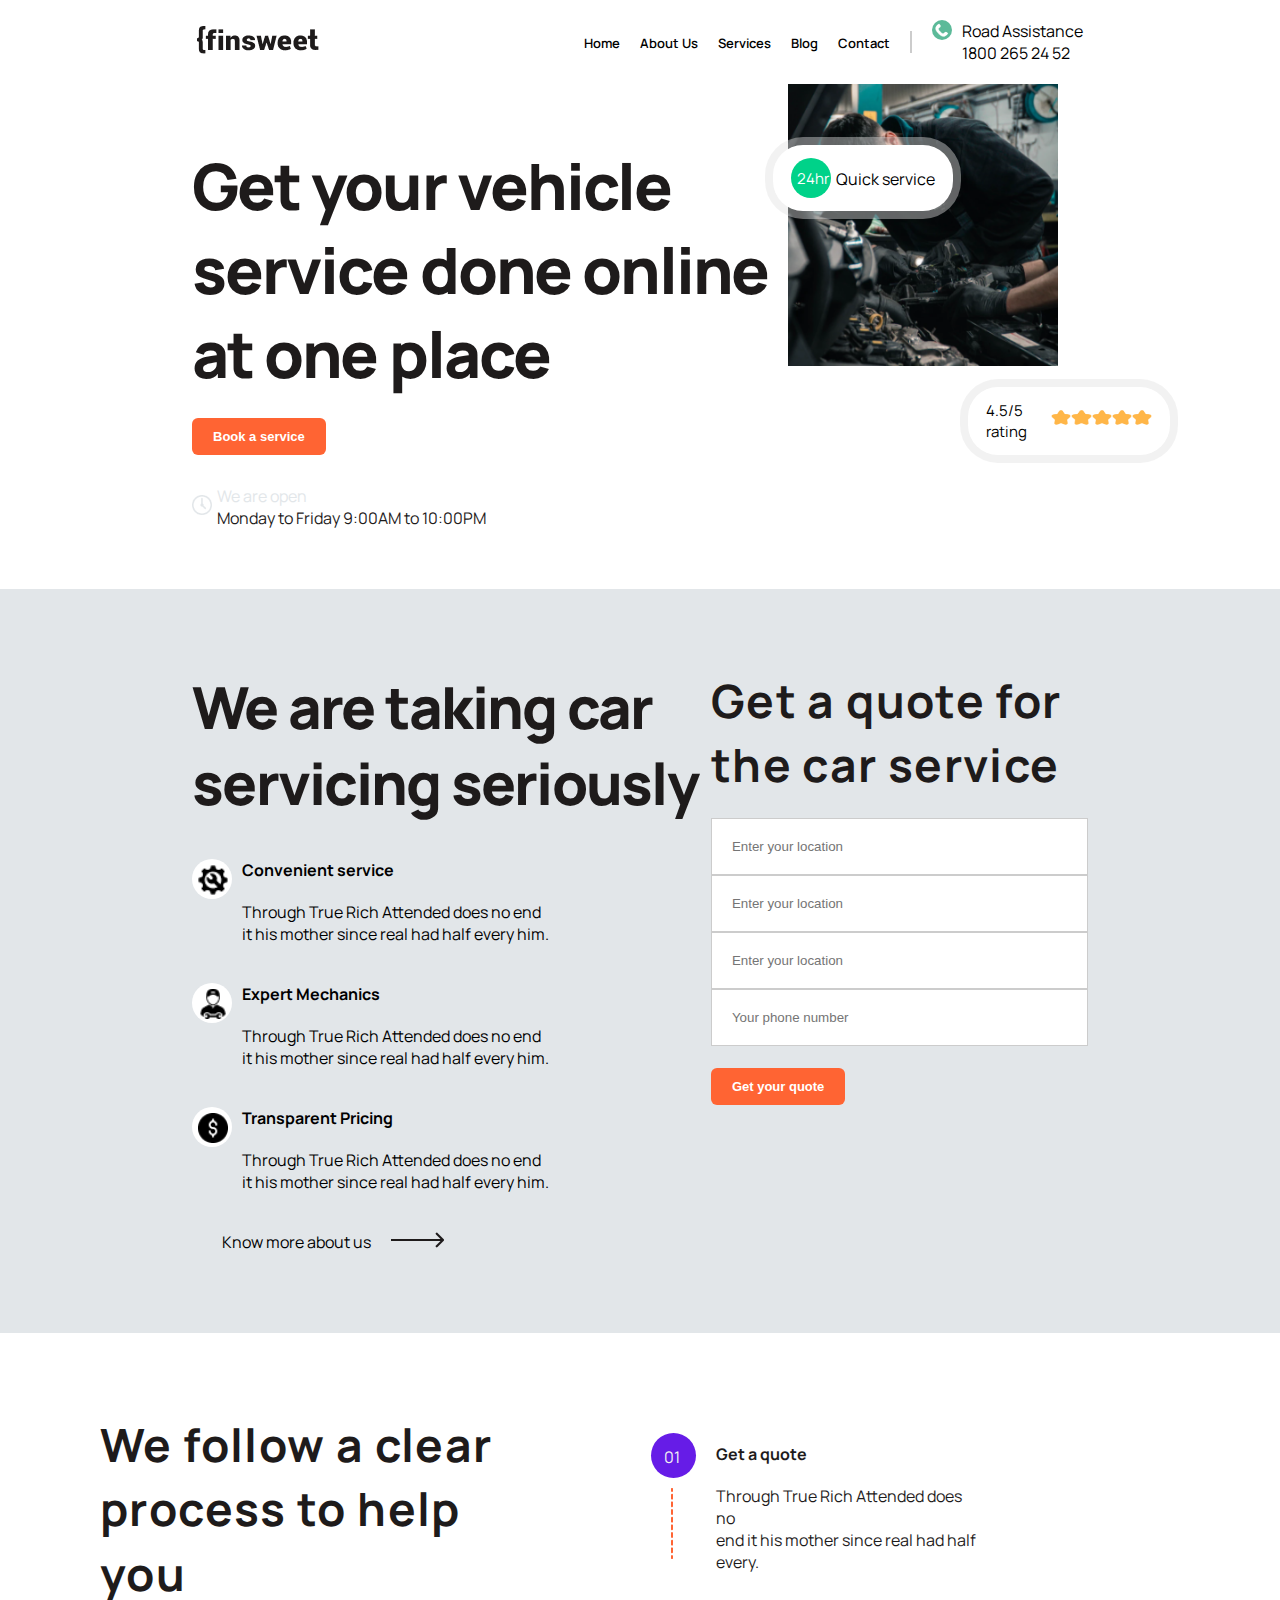
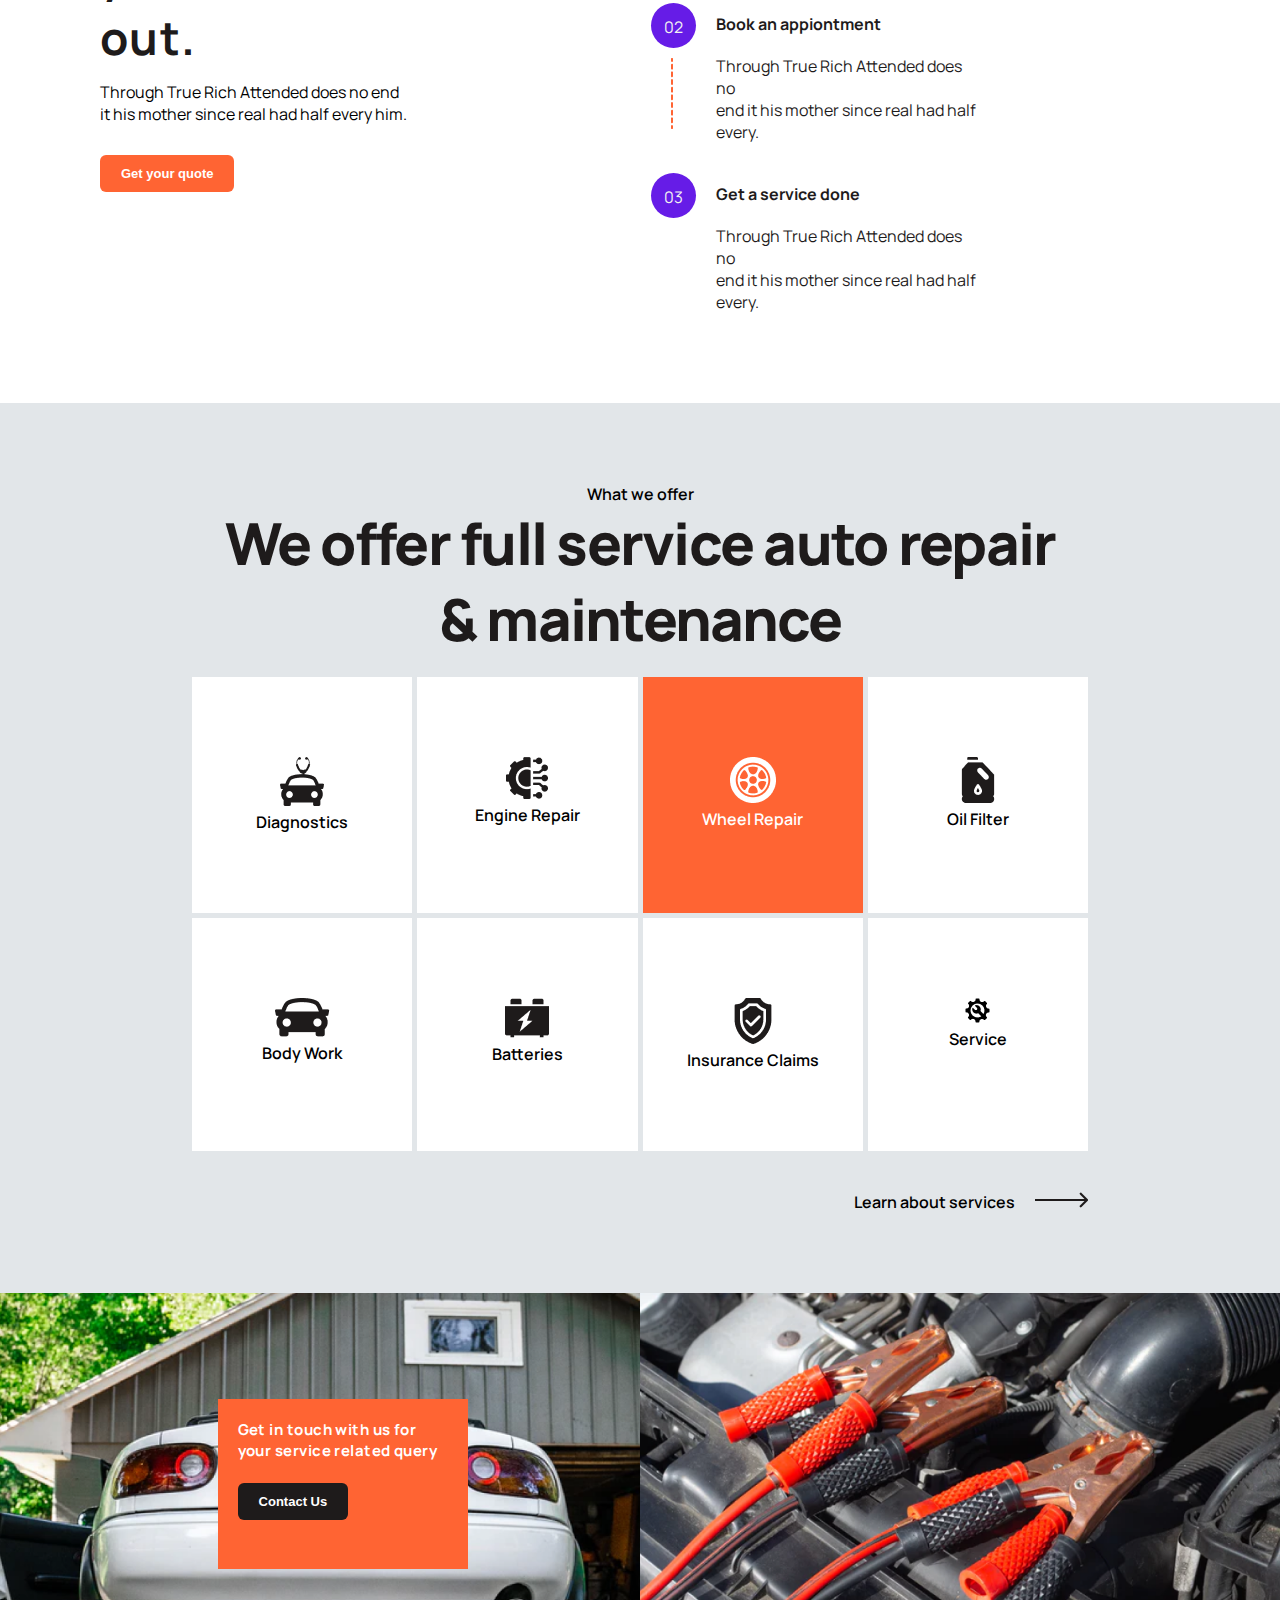
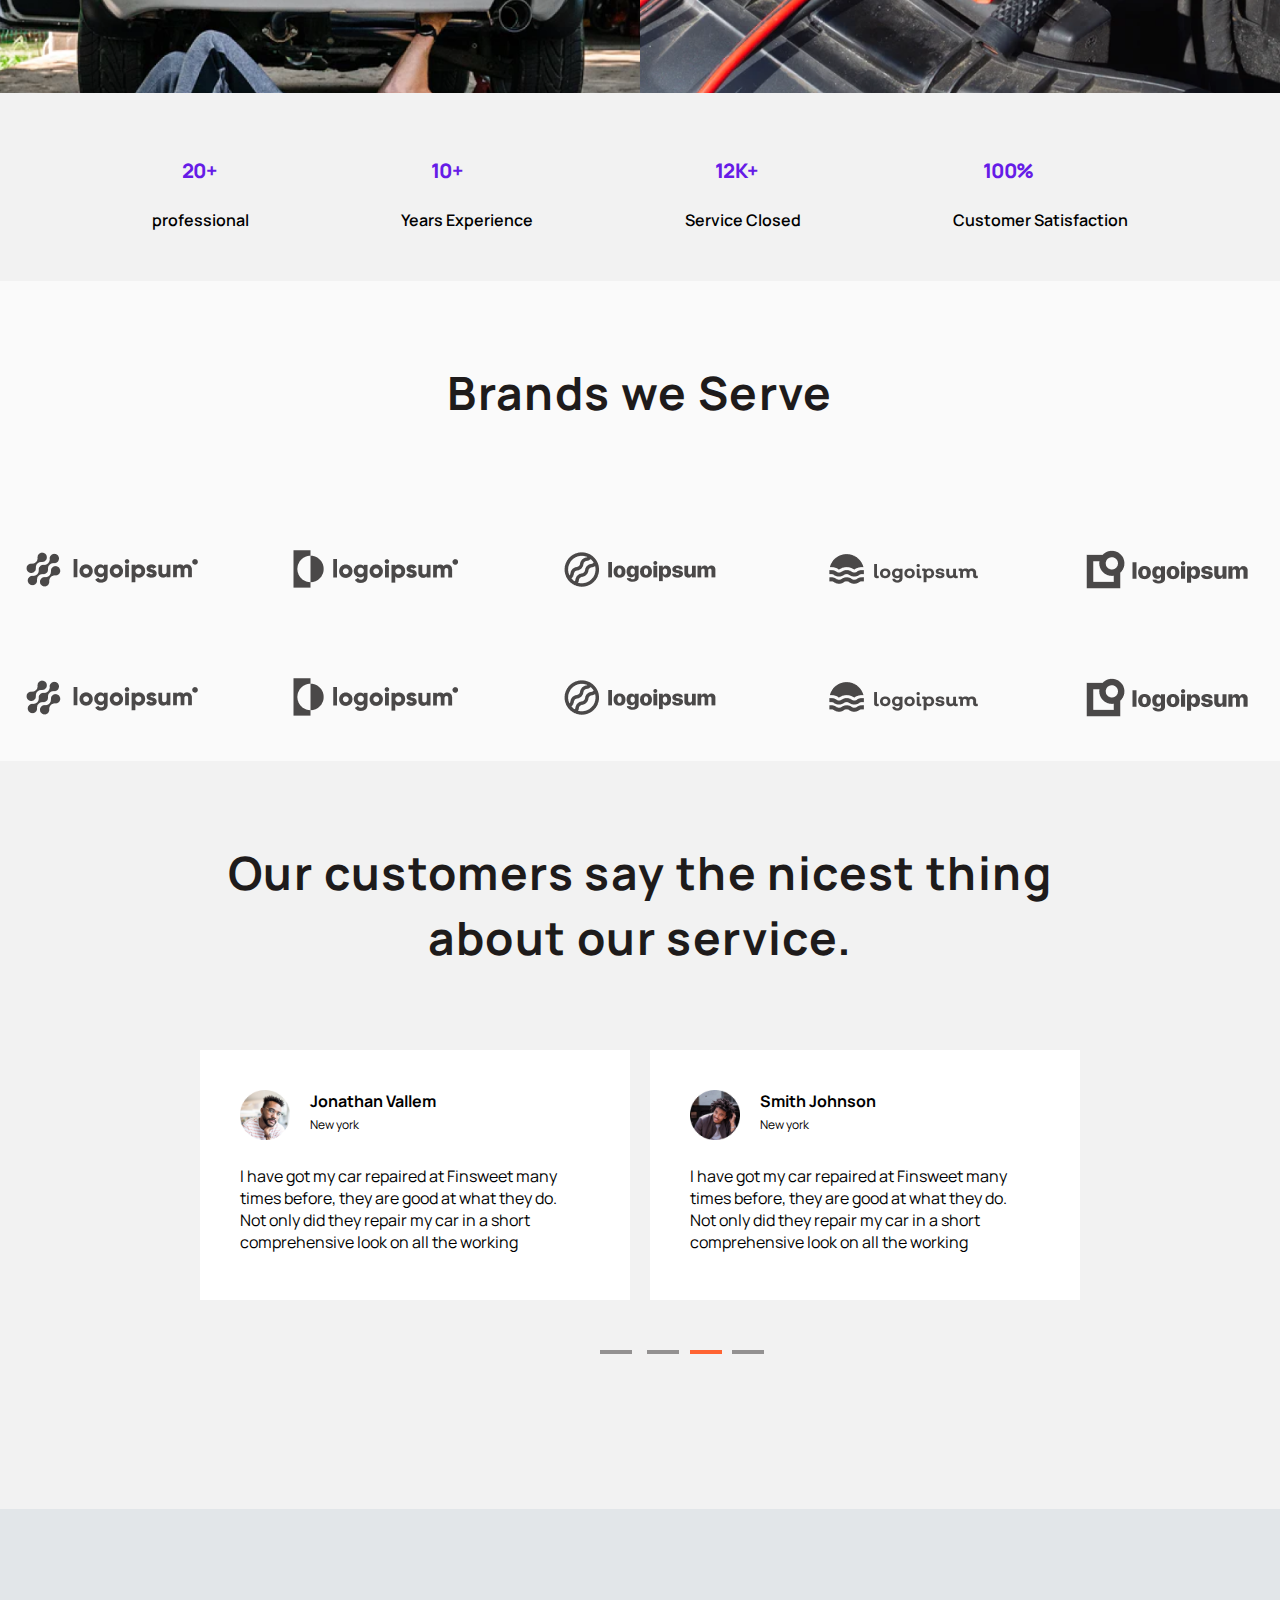
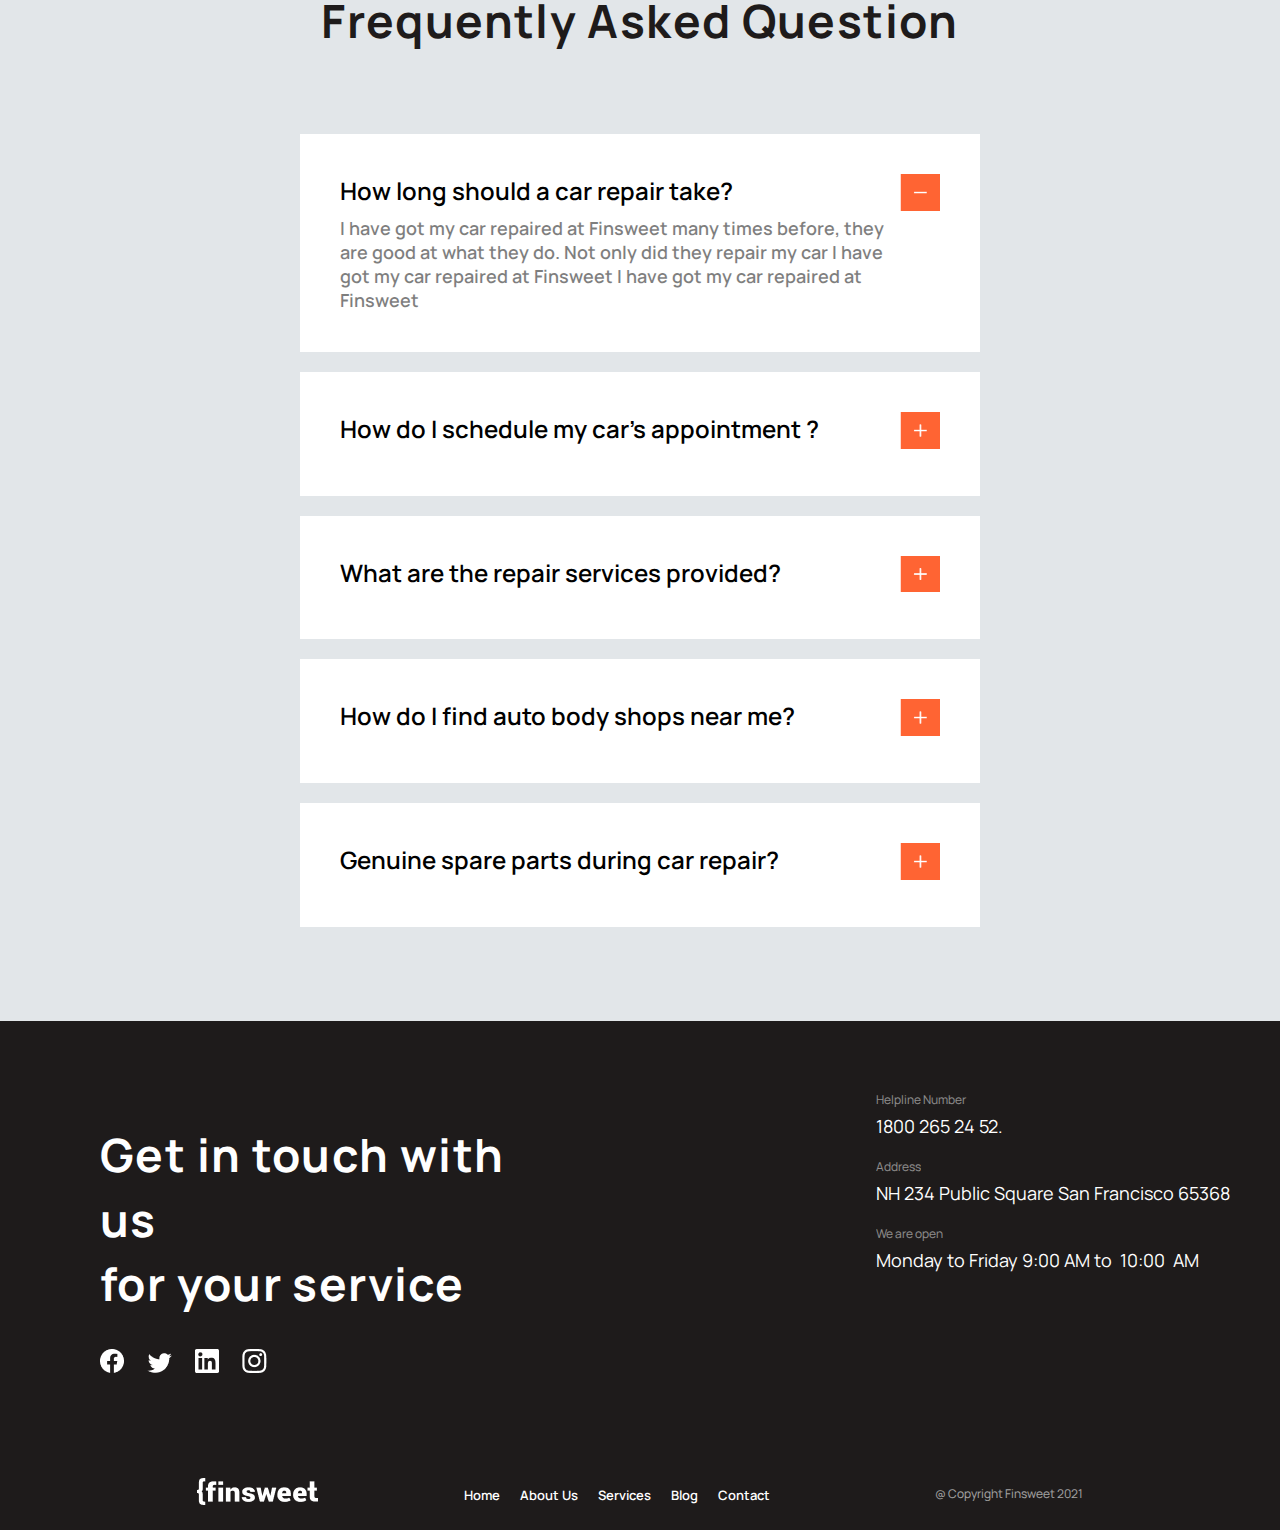
==== commit 8e8af75b: "ch: responsive mobile and tablet" ====
--- a/index.html
+++ b/index.html
@@ -238,8 +238,8 @@
     <!-- section 5 -->
     <section class="fifth-section">
         <div class="img-container">
-            <div class="img-car">1</div>
-            <div class="img-engine">2</div>
+            <div class="img-car"></div>
+            <div class="img-engine"></div>
         </div>
 
         <div class="card">
@@ -346,7 +346,6 @@
                 <div>
                     <br>
                     <h3>Get in touch with us <br> for your service</h3>
-                    <br>
                     <br>
                     <div><img src="./img/facebook.png" alt=""> <img class="gap" src="./img/twitter.png" alt=""> <img class="gap" src="./img/linedin.png" alt=""> <img class="gap" src="./img/insta.png" alt=""></div>
                 </div>
--- a/style.css
+++ b/style.css
@@ -910,7 +910,7 @@
         padding: 80px 0 30px 0;
     }
     .sixth-section img{
-        width: 400px;
+        width: 300px;
     }
 
     /* seventh section */
@@ -936,6 +936,10 @@
         grid-column: 1;
         grid-row: 2/3;
     }
+    .seventh-section img.card-dashline {
+        margin-left: 130px;
+        margin-bottom: 50px;
+    }
 
     /* eight-section */
     .eight-section h3{
@@ -977,4 +981,348 @@
     .nine-section .last-text span {
         font-size: 18px;
     }
-}+
+    
+
+
+    
+    @media screen and (min-width: 370px) {
+        .fifth-section .card h3{
+            font-size: 15px;
+        }
+        .fifth-section .card div {
+            margin: 20px;
+        }
+        .fifth-section .card {
+            height: 170px;
+            width: 250px;
+            top: 18%;
+            left: 17%;
+        }
+        .fifth-section .stat h2{
+            font-size: 20px;
+            padding-left: 30px;
+        }
+        .first-section .banner .main-banner{
+            width: 300px;
+            margin-bottom: 50px;
+            padding-right: 30px;
+        }
+    }
+
+
+    /* tablet view */
+    @media screen and (min-width: 427px) and (max-width: 768px) {
+        .container{
+            width: 80%;
+        }
+        /* main header */
+        .main-header{
+            flex-direction: column;
+            align-items: flex-start;
+        }
+        .right-section{
+            flex-direction: column;
+            display: none;
+            width: 100%;
+            text-align: center;
+        }
+        .right-section .navigation{
+            border: none;
+        }
+        .right-section .navigation ul{
+            flex-direction: column;
+        }
+        .right-section .navigation ul li{
+            margin: 8px 0;
+            width: 100%;
+        }
+        .right-section .navigation a{
+            width: 100%;
+            display: block;
+        }
+        
+        /* first section */
+        .first-section{
+            padding-top: 40px;
+        }
+        .first-section h1{
+            font-size: 35px;
+            line-height: 40px;
+            justify-content: space-between;
+        }
+        .first-section .banner .main-banner{
+            width: 300px;
+            margin-bottom: 50px;
+        }
+        .first-section .banner .quick-service{
+            padding: 8px 10px;
+        }
+        .first-section .banner .quick-service p {
+            width: 30px;
+            height: 30px;
+            border-radius: 50%;
+            font-size: 12px;
+            padding: 5px 0 0 2px;
+        }
+        .first-section .banner .quick-service span {
+            font-size: 15px;
+            padding: 5px 0 0 0;
+        }
+        section .banner .rating {
+            display: flex;
+            top: 55%;
+            left: 50%;
+            padding: 10px 13px;
+            font-size: 12px;
+        }
+        section .banner .rating img {
+            width: 24px;
+            height: 24px;
+            padding-top: 10px;
+        }
+        .first-section .sub-flex .time p{
+            font-size: 15px;
+            
+        }
+
+        /* second section */
+        .second-section .service{
+            flex-direction: column;
+        }
+        .second-section .service .service-options h2{
+            font-size: 30px;
+            line-height: 40px;
+            letter-spacing: -0.03em;
+            color: #1E1B1B;
+        }
+        .second-section .know{
+            margin-left: 50px;
+            margin-bottom: 20px;
+        }
+        .second-section .form h3 {
+            font-size: 28px;
+            margin-top: 20px;
+        }
+
+        /* third section */
+        .third-section{
+            width: 70%;
+            margin: 0 auto;
+        }
+        .third-section .remark{
+            flex-direction: column;
+            margin: 0;
+            justify-content: left;
+        }
+        
+        .third-section h3 {
+            font-size: 40px;
+            gap: 50px;
+        }
+        .third-section .remarks-option{
+            margin: 0 0 0 10px;
+        }
+
+        /* fourth section */
+        .fourth-section .offer h2{
+            font-size: 45px;
+            line-height: 60px;
+            margin-bottom: 30px;
+        }
+        .fourth-section .grid-container {
+            grid-template-columns: repeat(2, 1fr);
+            grid-template-rows: repeat(4, minmax(200px, auto));
+        }
+
+        /* fifth section */
+        .fifth-section .card {
+            height: 300px;
+            width: 500px;
+            top: 8%;
+            left: 17%;
+        }
+        .fifth-section .card h3 {
+            font-size: 30px;
+        }
+        .fifth-section .card div {
+            margin: 80px 40px;
+        }
+        .fifth-section .stat h2 {
+            font-size: 35px;
+        }
+
+        /* seixth section */
+        .sixth-section .offer{
+            padding: 80px auto 20px auto;
+        }
+        .sixth-section .brand img{
+            width: 700px;
+        }
+
+        /* seventh section */
+        .seventh-section h3{
+            font-size: 40px;
+        }
+        .seventh-section .card-container {
+            margin: 0 100px 50px 100px;
+        }
+        .seventh-section img.card-dashline {
+            margin-left: 320px;
+            margin-bottom: 150px;
+        }
+
+        /* eight section */
+        .eight-section .cards-container .card {
+            font-size: 18px;
+        }
+        .eight-section .cards-container .card img {
+            width: 20px;
+        }
+        .eight-section .cards-container .one p {
+            font-size: 13px;
+        }
+
+        /* nine section */
+        .nine-section h3 {
+            font-size: 20px;
+            padding-left: 40px;
+        }
+        .nine-section .remark {
+            justify-content: space-between;
+            padding: 80px 0;
+            margin: 0 20px 0 100px;
+            text-align: center;
+        }
+        
+        .nine-section .last-text {
+            padding: 50px 50px 50px 0;
+        }
+        .nine-section .last-text p {
+            font-size: 12px;
+        }
+        .nine-section .last-text span {
+            font-size: 18px;
+        }
+        .nine-section .last-text span {
+            font-size: 13px;
+        }
+}
+
+
+/* service page */
+@media screen and (max-width: 426px) {
+        
+    /* first section */
+
+    .service-first .card {
+        background-color: #1E1B1B;
+        margin-left: 20%;
+        margin-bottom: 6%;
+        height: 300px;
+        width: 300px;
+    }
+    .service-first .card .card-padding {
+        padding-top: 30px;
+    }
+    .service-first .card h3 {
+        font-size: 24px;
+    }
+    .service-first .card p {
+        font-size: 13px;
+    }
+
+    /* second service */
+    .service-second .service-container {
+        grid-template-columns: repeat(1, 1fr);
+        grid-template-rows: repeat(7, minmax(200px, auto));
+    }
+    
+    .service-second .service-container .one {
+        grid-column: 1;
+        grid-row: 1/2;
+    }
+    .service-second .service-container .two {
+        grid-column: 1;
+        grid-row: 2/3;
+    }
+    .service-second .service-container .three {
+        grid-column: 1;
+        grid-row: 3/4;
+    }
+    .service-second .service-container .four {
+        grid-column: 1;
+        grid-row: 4/5;
+    }
+    .service-second .service-container .five {
+        grid-column: 1;
+        grid-row: 5/6;
+    }
+    .service-second .service-container .six {
+        grid-column: 1;
+        grid-row: 6/7;
+    }
+    .service-second .service-container .seven {
+        grid-column: 1;
+        grid-row: 7/8;
+    }
+    .service-container .pad {
+        padding-top: 30%;
+        padding-bottom: 30px;
+    }
+
+    /* third section */
+    .service-third {
+        padding-bottom: 200px;
+    }
+    .service-third .services-options {
+        margin: 30px;
+    }
+    .service-third .services-options .size {
+        padding: 0;
+    }
+    .service-third .services-options .size h3 {
+        font-size: 24px;
+        line-height: 30px;
+    }
+    .service-third .services-options .size-2 {
+        padding: 0;
+    }
+    .service-third .services-options .size-2 h3 {
+        font-size: 24px;
+        line-height: 30px;
+    }
+}
+   /*end of service mobile view  */
+    
+    /* service page tablet view */
+
+    /* first section */
+@media screen and (min-width: 427px) and (max-width: 768px) {
+    .service-first .card {
+        margin-left: 20%;
+    }
+
+    .service-third {
+        padding-bottom: 200px;
+    }
+    .service-third .services-options {
+        margin: 30px;
+    }
+    .service-third .services-options .size {
+        padding: 0;
+    }
+    .service-third .services-options .size h3 {
+        font-size: 34px;
+        line-height: 50px;
+        margin-top: 80px;
+    }
+    .service-third .services-options .size-2 {
+        padding: 0;
+    }
+    .service-third .services-options .size-2 h3 {
+        font-size: 34px;
+        line-height: 50px;
+        margin-top: 80px;
+    }
+}
